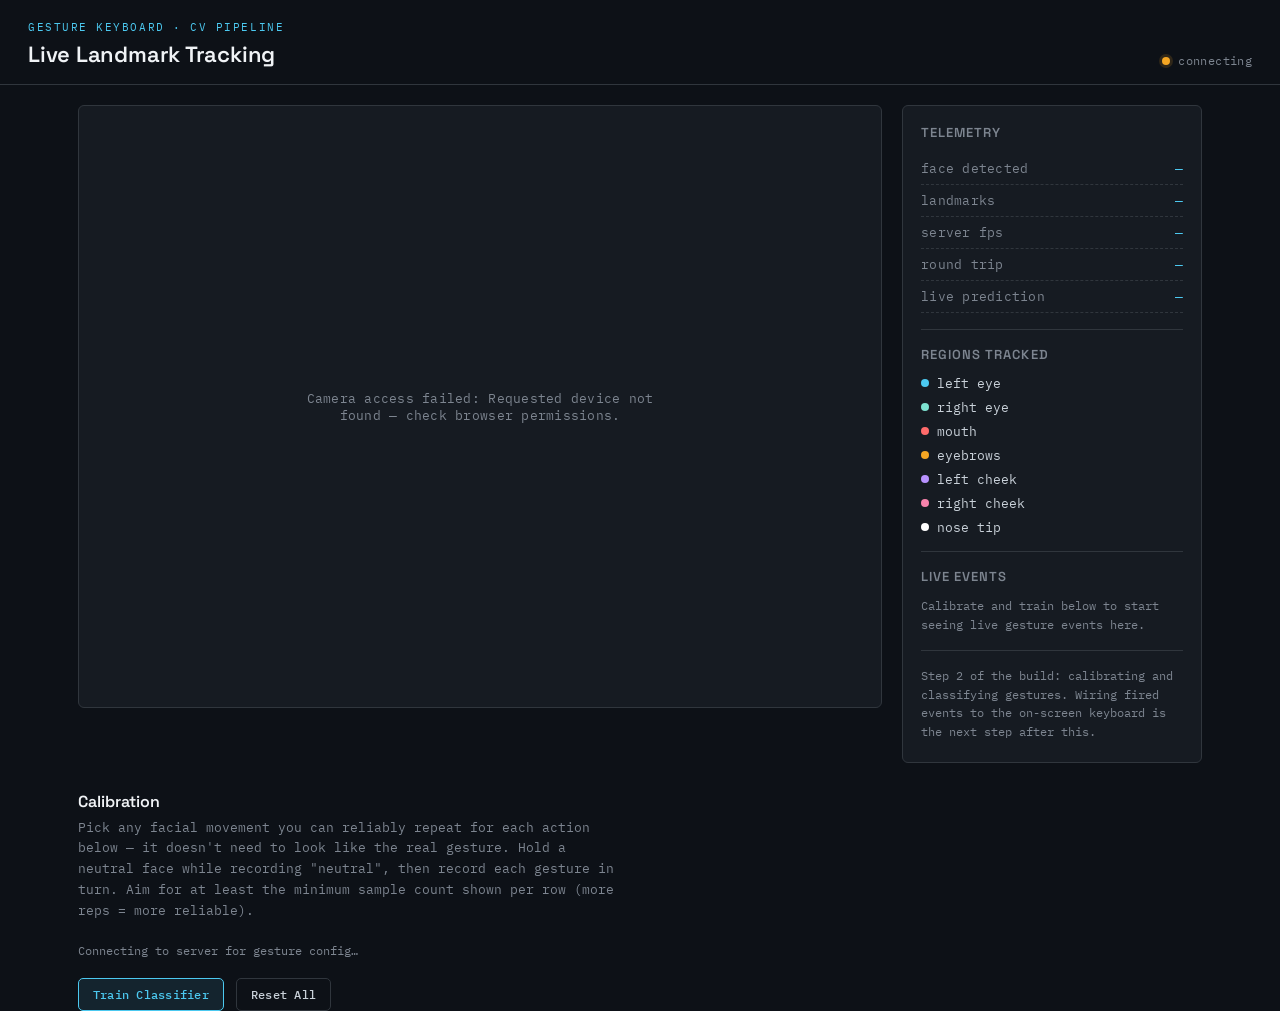
==== facial-gesture-keyboard/static/index.html @ 99834074 "gesture recognition 1.0 initial code for recognizing different gestures" ====
<!DOCTYPE html>
<html lang="en">
<head>
<meta charset="UTF-8" />
<meta name="viewport" content="width=device-width, initial-scale=1.0" />
<title>CV Pipeline · Facial Gesture Keyboard</title>
<link rel="preconnect" href="https://fonts.googleapis.com">
<link rel="preconnect" href="https://fonts.gstatic.com" crossorigin>
<link href="https://fonts.googleapis.com/css2?family=Space+Grotesk:wght@400;500;600;700&family=IBM+Plex+Mono:wght@400;500;600&display=swap" rel="stylesheet">
<link rel="stylesheet" href="style.css" />
</head>
<body>

<header class="topbar">
  <div class="topbar__title">
    <span class="eyebrow">GESTURE KEYBOARD &middot; CV PIPELINE</span>
    <h1>Live Landmark Tracking</h1>
  </div>
  <div class="conn" id="connIndicator">
    <span class="conn__dot" id="connDot"></span>
    <span id="connLabel">connecting</span>
  </div>
</header>

<main class="layout">

  <section class="stage">
    <div class="stage__frame" id="stageFrame">
      <video id="video" playsinline autoplay muted></video>
      <canvas id="overlay"></canvas>
      <div class="stage__hint" id="stageHint">requesting camera access&hellip;</div>
    </div>
  </section>

  <aside class="telemetry">
    <h2>Telemetry</h2>

    <div class="metric">
      <span class="metric__label">face detected</span>
      <span class="metric__value" id="mFace">&mdash;</span>
    </div>
    <div class="metric">
      <span class="metric__label">landmarks</span>
      <span class="metric__value" id="mPoints">&mdash;</span>
    </div>
    <div class="metric">
      <span class="metric__label">server fps</span>
      <span class="metric__value" id="mFps">&mdash;</span>
    </div>
    <div class="metric">
      <span class="metric__label">round trip</span>
      <span class="metric__value" id="mLatency">&mdash;</span>
    </div>
    <div class="metric">
      <span class="metric__label">live prediction</span>
      <span class="metric__value" id="mPrediction">&mdash;</span>
    </div>

    <div class="divider"></div>

    <h2>Regions tracked</h2>
    <ul class="regions" id="regionList">
      <li><span class="dot dot--left_eye"></span>left eye</li>
      <li><span class="dot dot--right_eye"></span>right eye</li>
      <li><span class="dot dot--mouth"></span>mouth</li>
      <li><span class="dot dot--eyebrows"></span>eyebrows</li>
      <li><span class="dot dot--left_cheek"></span>left cheek</li>
      <li><span class="dot dot--right_cheek"></span>right cheek</li>
      <li><span class="dot dot--nose_tip"></span>nose tip</li>
    </ul>

    <div class="divider"></div>

    <h2>Live Events</h2>
    <div class="event-log" id="eventLog">
      <p class="note" id="eventLogEmpty">Calibrate and train below to start seeing live gesture events here.</p>
    </div>

    <div class="divider"></div>

    <p class="note">
      Step 2 of the build: calibrating and classifying gestures. Wiring
      fired events to the on-screen keyboard is the next step after this.
    </p>
  </aside>

</main>

<section class="calibration">
  <div class="calibration__header">
    <h2>Calibration</h2>
    <p class="help">
      Pick any facial movement you can reliably repeat for each action below
      — it doesn't need to look like the real gesture. Hold a neutral face
      while recording "neutral", then record each gesture in turn. Aim for
      at least the minimum sample count shown per row (more reps = more
      reliable).
    </p>
  </div>

  <div class="cal-rows" id="calRows">
    <p class="note">Connecting to server for gesture config&hellip;</p>
  </div>

  <div class="cal-actions">
    <button class="btn btn--primary" id="trainBtn">Train Classifier</button>
    <button class="btn btn--ghost" id="resetAllBtn">Reset All</button>
    <span class="cal-status" id="trainStatus"></span>
  </div>
</section>

<script src="app.js"></script>
</body>
</html>
---- facial-gesture-keyboard/static/style.css ----
:root {
  --ink: #0D1117;
  --ink-raised: #161B22;
  --ink-raised-2: #1C2129;
  --fog: #C9D1D9;
  --fog-dim: #7D8590;
  --line: #30363D;
  --signal: #4CC9F0;
  --alert: #F5A623;

  --font-display: "Space Grotesk", system-ui, sans-serif;
  --font-mono: "IBM Plex Mono", ui-monospace, SFMono-Regular, Menlo, monospace;

  /* region palette - shared conceptually with app.js REGION_COLORS */
  --c-left_eye: #4CC9F0;
  --c-right_eye: #7DE2D1;
  --c-mouth: #FF6B6B;
  --c-eyebrows: #F5A623;
  --c-left_cheek: #B892FF;
  --c-right_cheek: #F783AC;
  --c-nose_tip: #FFFFFF;
}

* { box-sizing: border-box; }

html, body {
  margin: 0;
  height: 100%;
  background: var(--ink);
  color: var(--fog);
  font-family: var(--font-mono);
}

@media (prefers-reduced-motion: reduce) {
  * { animation: none !important; transition: none !important; }
}

/* ---------- topbar ---------- */

.topbar {
  display: flex;
  align-items: flex-end;
  justify-content: space-between;
  padding: 20px 28px 16px;
  border-bottom: 1px solid var(--line);
}

.eyebrow {
  display: block;
  font-family: var(--font-mono);
  font-size: 11px;
  letter-spacing: 0.14em;
  color: var(--signal);
  margin-bottom: 6px;
}

.topbar__title h1 {
  font-family: var(--font-display);
  font-weight: 600;
  font-size: 22px;
  margin: 0;
  color: #F0F3F6;
  letter-spacing: -0.01em;
}

.conn {
  display: flex;
  align-items: center;
  gap: 8px;
  font-size: 12px;
  color: var(--fog-dim);
  text-transform: lowercase;
  letter-spacing: 0.03em;
}

.conn__dot {
  width: 8px;
  height: 8px;
  border-radius: 50%;
  background: var(--alert);
  box-shadow: 0 0 0 3px rgba(245, 166, 35, 0.15);
  transition: background 0.25s, box-shadow 0.25s;
}

.conn.is-live .conn__dot {
  background: var(--signal);
  box-shadow: 0 0 0 3px rgba(76, 201, 240, 0.18);
}

/* ---------- layout ---------- */

.layout {
  display: grid;
  grid-template-columns: minmax(0, 1fr) 300px;
  gap: 20px;
  padding: 20px 28px 28px;
  max-width: 1180px;
  margin: 0 auto;
}

@media (max-width: 820px) {
  .layout { grid-template-columns: 1fr; }
}

/* ---------- stage (video + overlay) ---------- */

.stage__frame {
  position: relative;
  width: 100%;
  aspect-ratio: 4 / 3;
  background: var(--ink-raised);
  border: 1px solid var(--line);
  border-radius: 6px;
  overflow: hidden;
}

.stage__frame video {
  display: none; /* drawn into the canvas instead, so we control mirroring */
}

.stage__frame canvas#overlay {
  position: absolute;
  inset: 0;
  width: 100%;
  height: 100%;
}

.stage__hint {
  position: absolute;
  left: 50%;
  top: 50%;
  transform: translate(-50%, -50%);
  font-size: 13px;
  color: var(--fog-dim);
  letter-spacing: 0.02em;
  pointer-events: none;
  text-align: center;
  padding: 0 24px;
}

.stage__hint.is-hidden { display: none; }

/* ---------- telemetry ---------- */

.telemetry {
  background: var(--ink-raised);
  border: 1px solid var(--line);
  border-radius: 6px;
  padding: 18px 18px 20px;
  align-self: start;
}

.telemetry h2 {
  font-family: var(--font-display);
  font-size: 13px;
  font-weight: 600;
  text-transform: uppercase;
  letter-spacing: 0.08em;
  color: var(--fog-dim);
  margin: 0 0 12px;
}

.metric {
  display: flex;
  justify-content: space-between;
  align-items: baseline;
  padding: 7px 0;
  border-bottom: 1px dashed var(--line);
  font-size: 13px;
}

.metric:last-of-type { border-bottom: none; }

.metric__label {
  color: var(--fog-dim);
  letter-spacing: 0.02em;
}

.metric__value {
  color: var(--signal);
  font-weight: 500;
  font-variant-numeric: tabular-nums;
}

.metric__value.is-idle { color: var(--fog-dim); }
.metric__value.is-alert { color: var(--alert); }

.divider {
  height: 1px;
  background: var(--line);
  margin: 16px 0;
}

.regions {
  list-style: none;
  margin: 0;
  padding: 0;
  display: grid;
  gap: 8px;
  font-size: 12.5px;
}

.regions li {
  display: flex;
  align-items: center;
  gap: 8px;
  color: var(--fog);
}

.dot {
  width: 8px;
  height: 8px;
  border-radius: 50%;
  flex-shrink: 0;
}

.dot--left_eye { background: var(--c-left_eye); }
.dot--right_eye { background: var(--c-right_eye); }
.dot--mouth { background: var(--c-mouth); }
.dot--eyebrows { background: var(--c-eyebrows); }
.dot--left_cheek { background: var(--c-left_cheek); }
.dot--right_cheek { background: var(--c-right_cheek); }
.dot--nose_tip { background: var(--c-nose_tip); }

.note {
  font-size: 12px;
  line-height: 1.55;
  color: var(--fog-dim);
  margin: 0;
}

/* ---------- live event log ---------- */

.event-log {
  display: flex;
  flex-direction: column;
  gap: 6px;
  max-height: 220px;
  overflow-y: auto;
}

.event-row {
  display: flex;
  justify-content: space-between;
  align-items: center;
  background: var(--ink-raised-2);
  border: 1px solid var(--line);
  border-left: 3px solid var(--signal);
  border-radius: 4px;
  padding: 6px 10px;
  font-size: 12px;
  animation: event-in 0.2s ease-out;
}

.event-row__label {
  color: #F0F3F6;
  font-weight: 500;
  text-transform: uppercase;
  letter-spacing: 0.04em;
}

.event-row__meta {
  color: var(--fog-dim);
  font-variant-numeric: tabular-nums;
}

@keyframes event-in {
  from { opacity: 0; transform: translateY(-4px); }
  to { opacity: 1; transform: translateY(0); }
}

/* ---------- calibration section ---------- */

.calibration {
  max-width: 1180px;
  margin: 0 auto 40px;
  padding: 0 28px;
}

.calibration__header h2 {
  font-family: var(--font-display);
  font-size: 16px;
  font-weight: 600;
  color: #F0F3F6;
  margin: 0 0 6px;
}

.calibration__header .help {
  font-size: 13px;
  line-height: 1.6;
  color: var(--fog-dim);
  max-width: 68ch;
  margin: 0 0 20px;
}

.cal-rows {
  display: flex;
  flex-direction: column;
  gap: 10px;
}

.cal-row {
  display: grid;
  grid-template-columns: 100px 1fr 90px auto auto;
  align-items: center;
  gap: 14px;
  background: var(--ink-raised);
  border: 1px solid var(--line);
  border-radius: 6px;
  padding: 12px 14px;
  transition: border-color 0.2s;
}

.cal-row.is-recording {
  border-color: var(--alert);
}

.cal-row.is-ready {
  border-color: var(--signal);
}

@media (max-width: 720px) {
  .cal-row {
    grid-template-columns: 1fr 1fr;
    grid-template-areas:
      "name count"
      "bar bar"
      "record clear";
  }
  .cal-row__name { grid-area: name; }
  .cal-row__count { grid-area: count; text-align: right; }
  .cal-row__bar { grid-area: bar; }
  .cal-row__record { grid-area: record; }
  .cal-row__clear { grid-area: clear; }
}

.cal-row__name {
  font-family: var(--font-display);
  font-weight: 600;
  font-size: 13px;
  text-transform: uppercase;
  letter-spacing: 0.05em;
  color: #F0F3F6;
}

.cal-row__bar {
  height: 6px;
  background: var(--ink);
  border-radius: 3px;
  overflow: hidden;
  border: 1px solid var(--line);
}

.cal-row__fill {
  height: 100%;
  width: 0%;
  background: var(--signal);
  transition: width 0.15s ease-out;
}

.cal-row.is-recording .cal-row__fill {
  background: var(--alert);
}

.cal-row__count {
  font-size: 12px;
  color: var(--fog-dim);
  font-variant-numeric: tabular-nums;
  text-align: right;
}

/* ---------- buttons ---------- */

.btn {
  font-family: var(--font-mono);
  font-size: 12px;
  font-weight: 500;
  letter-spacing: 0.02em;
  border-radius: 5px;
  padding: 8px 14px;
  border: 1px solid var(--line);
  background: var(--ink-raised-2);
  color: var(--fog);
  cursor: pointer;
  transition: border-color 0.15s, color 0.15s, background 0.15s;
  white-space: nowrap;
}

.btn:hover { border-color: var(--signal); color: #F0F3F6; }
.btn:active { transform: translateY(1px); }
.btn:disabled { opacity: 0.4; cursor: not-allowed; }

.btn--primary {
  background: rgba(76, 201, 240, 0.1);
  border-color: var(--signal);
  color: var(--signal);
}
.btn--primary:hover { background: rgba(76, 201, 240, 0.18); }

.btn--ghost { background: transparent; }

.cal-row__record.is-active {
  background: rgba(245, 166, 35, 0.15);
  border-color: var(--alert);
  color: var(--alert);
}

.cal-actions {
  display: flex;
  align-items: center;
  gap: 12px;
  margin-top: 18px;
}

.cal-status {
  font-size: 12px;
  color: var(--fog-dim);
}

.cal-status.is-ok { color: var(--signal); }
.cal-status.is-error { color: var(--alert); }
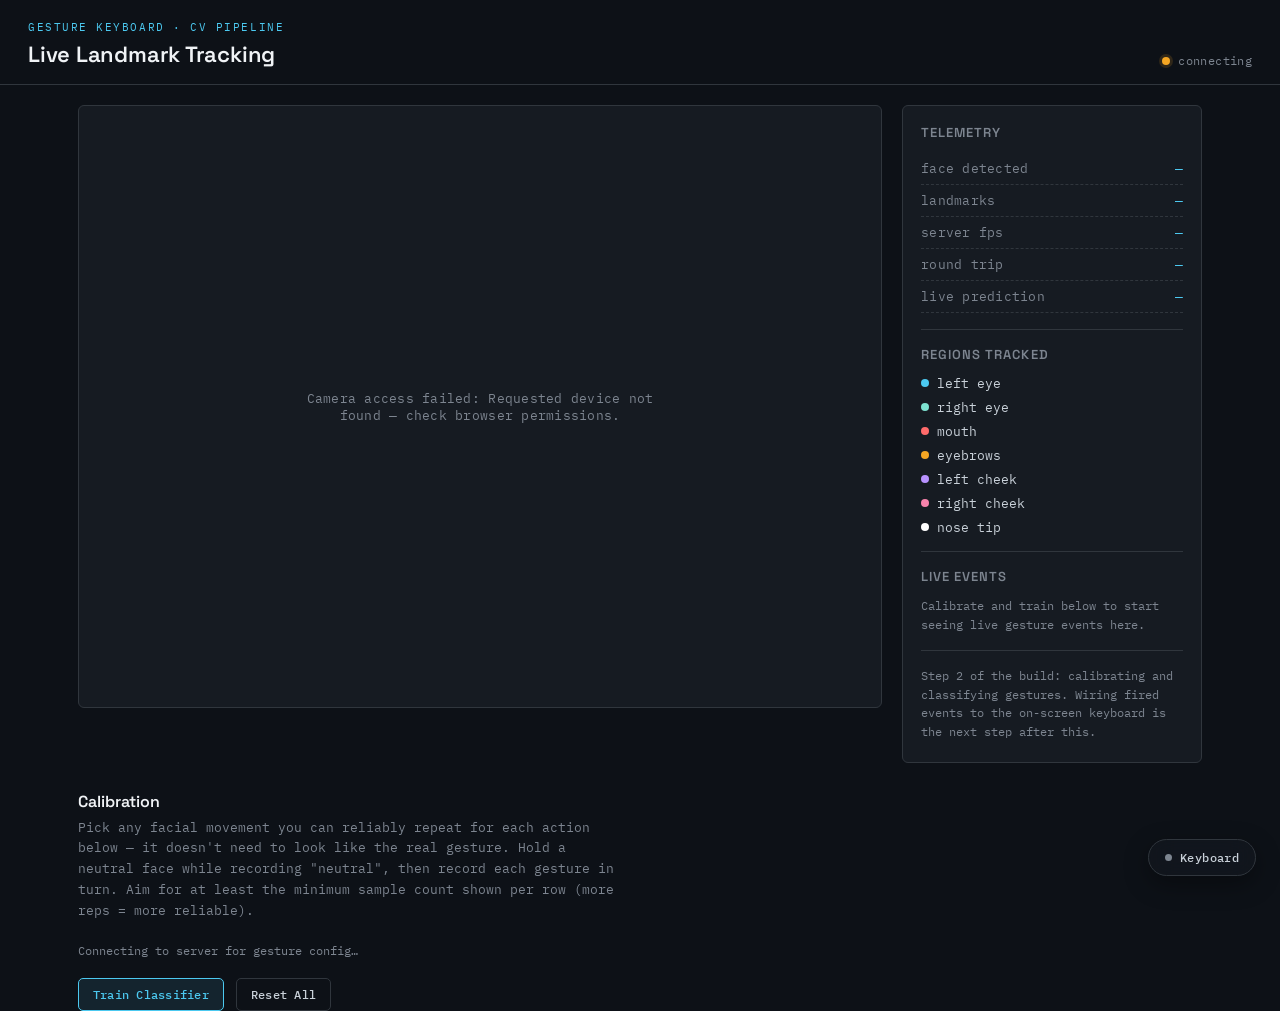
==== commit 7ac6fd7b: "gesture recognition 1.1 Combined, a gesture firing goes from ~400ms to ~150ms, and re-arming after n" ====
--- a/facial-gesture-keyboard/static/index.html
+++ b/facial-gesture-keyboard/static/index.html
@@ -109,6 +109,21 @@
   </div>
 </section>
 
+<button class="kb-toggle" id="kbToggle" title="Toggle on-screen keyboard (K)">
+  <span class="kb-toggle__dot"></span>
+  Keyboard
+</button>
+
+<section class="kb-panel" id="kbPanel" hidden>
+  <header class="kb-panel__header">
+    <span class="kb-panel__title">On-Screen Keyboard</span>
+    <button class="kb-panel__close" id="kbClose" title="Hide keyboard">&times;</button>
+  </header>
+  <div class="kb-output" id="kbOutput"><span class="kb-output__caret"></span></div>
+  <div class="kb-grid" id="kbGrid"></div>
+  <p class="kb-hint">up/down/left/right move &middot; confirm clicks the highlighted key &middot; backspace deletes &middot; keys are also clickable directly</p>
+</section>
+
 <script src="app.js"></script>
 </body>
 </html>
--- a/facial-gesture-keyboard/static/style.css
+++ b/facial-gesture-keyboard/static/style.css
@@ -419,3 +419,179 @@
 
 .cal-status.is-ok { color: var(--signal); }
 .cal-status.is-error { color: var(--alert); }
+
+/* ---------- on-screen keyboard ---------- */
+
+.kb-toggle {
+  position: fixed;
+  right: 24px;
+  bottom: 24px;
+  z-index: 20;
+  display: flex;
+  align-items: center;
+  gap: 8px;
+  font-family: var(--font-mono);
+  font-size: 12px;
+  font-weight: 500;
+  letter-spacing: 0.03em;
+  color: var(--fog);
+  background: rgba(22, 27, 34, 0.55);
+  backdrop-filter: blur(14px) saturate(140%);
+  -webkit-backdrop-filter: blur(14px) saturate(140%);
+  border: 1px solid var(--line);
+  border-radius: 999px;
+  padding: 10px 16px;
+  cursor: pointer;
+  box-shadow: 0 8px 24px rgba(0, 0, 0, 0.35);
+  transition: border-color 0.15s, color 0.15s;
+}
+
+.kb-toggle:hover { border-color: var(--signal); color: #F0F3F6; }
+
+.kb-toggle__dot {
+  width: 7px;
+  height: 7px;
+  border-radius: 50%;
+  background: var(--fog-dim);
+  transition: background 0.2s, box-shadow 0.2s;
+}
+
+.kb-toggle.is-on .kb-toggle__dot {
+  background: var(--signal);
+  box-shadow: 0 0 0 3px rgba(76, 201, 240, 0.18);
+}
+
+.kb-panel {
+  position: fixed;
+  right: 24px;
+  bottom: 74px;
+  z-index: 20;
+  width: 300px;
+  background: rgba(22, 27, 34, 0.55);
+  backdrop-filter: blur(20px) saturate(140%);
+  -webkit-backdrop-filter: blur(20px) saturate(140%);
+  border: 1px solid rgba(255, 255, 255, 0.08);
+  border-radius: 14px;
+  padding: 14px;
+  box-shadow: 0 16px 48px rgba(0, 0, 0, 0.45);
+  animation: kb-in 0.15s ease-out;
+}
+
+.kb-panel[hidden] { display: none; }
+
+@keyframes kb-in {
+  from { opacity: 0; transform: translateY(6px); }
+  to { opacity: 1; transform: translateY(0); }
+}
+
+.kb-panel__header {
+  display: flex;
+  align-items: center;
+  justify-content: space-between;
+  margin-bottom: 10px;
+}
+
+.kb-panel__title {
+  font-family: var(--font-display);
+  font-size: 12px;
+  font-weight: 600;
+  text-transform: uppercase;
+  letter-spacing: 0.07em;
+  color: var(--fog-dim);
+}
+
+.kb-panel__close {
+  background: none;
+  border: none;
+  color: var(--fog-dim);
+  font-size: 16px;
+  line-height: 1;
+  cursor: pointer;
+  padding: 2px 4px;
+}
+
+.kb-panel__close:hover { color: #F0F3F6; }
+
+.kb-output {
+  background: rgba(0, 0, 0, 0.25);
+  border: 1px solid var(--line);
+  border-radius: 6px;
+  padding: 8px 10px;
+  margin-bottom: 10px;
+  min-height: 16px;
+  font-size: 13px;
+  color: #F0F3F6;
+  letter-spacing: 0.02em;
+  white-space: nowrap;
+  overflow-x: auto;
+  scrollbar-width: none;
+}
+
+.kb-output::-webkit-scrollbar { display: none; }
+
+.kb-output__caret {
+  display: inline-block;
+  width: 6px;
+  height: 13px;
+  margin-left: 1px;
+  background: var(--signal);
+  vertical-align: text-bottom;
+  animation: kb-caret 1s step-end infinite;
+}
+
+@keyframes kb-caret {
+  0%, 49% { opacity: 1; }
+  50%, 100% { opacity: 0; }
+}
+
+.kb-grid {
+  display: grid;
+  grid-template-columns: repeat(8, 1fr);
+  gap: 4px;
+}
+
+.kb-key {
+  aspect-ratio: 1;
+  display: flex;
+  align-items: center;
+  justify-content: center;
+  background: rgba(255, 255, 255, 0.04);
+  border: 1px solid var(--line);
+  border-radius: 5px;
+  font-family: var(--font-mono);
+  font-size: 12px;
+  color: var(--fog);
+  cursor: pointer;
+  transition: background 0.1s, border-color 0.1s, color 0.1s;
+}
+
+.kb-key:hover {
+  border-color: var(--signal);
+  color: #F0F3F6;
+}
+
+.kb-key.is-cursor {
+  background: rgba(76, 201, 240, 0.16);
+  border-color: var(--signal);
+  color: #F0F3F6;
+  box-shadow: 0 0 0 3px rgba(76, 201, 240, 0.12);
+}
+
+.kb-key.is-confirmed {
+  background: var(--signal);
+  border-color: var(--signal);
+  color: var(--ink);
+}
+
+.kb-hint {
+  margin: 10px 0 0;
+  font-size: 10.5px;
+  line-height: 1.5;
+  color: var(--fog-dim);
+  text-align: center;
+}
+
+@media (max-width: 480px) {
+  .kb-toggle { right: 16px; bottom: 16px; }
+  .kb-panel { right: 16px; left: 16px; width: auto; bottom: 66px; }
+}
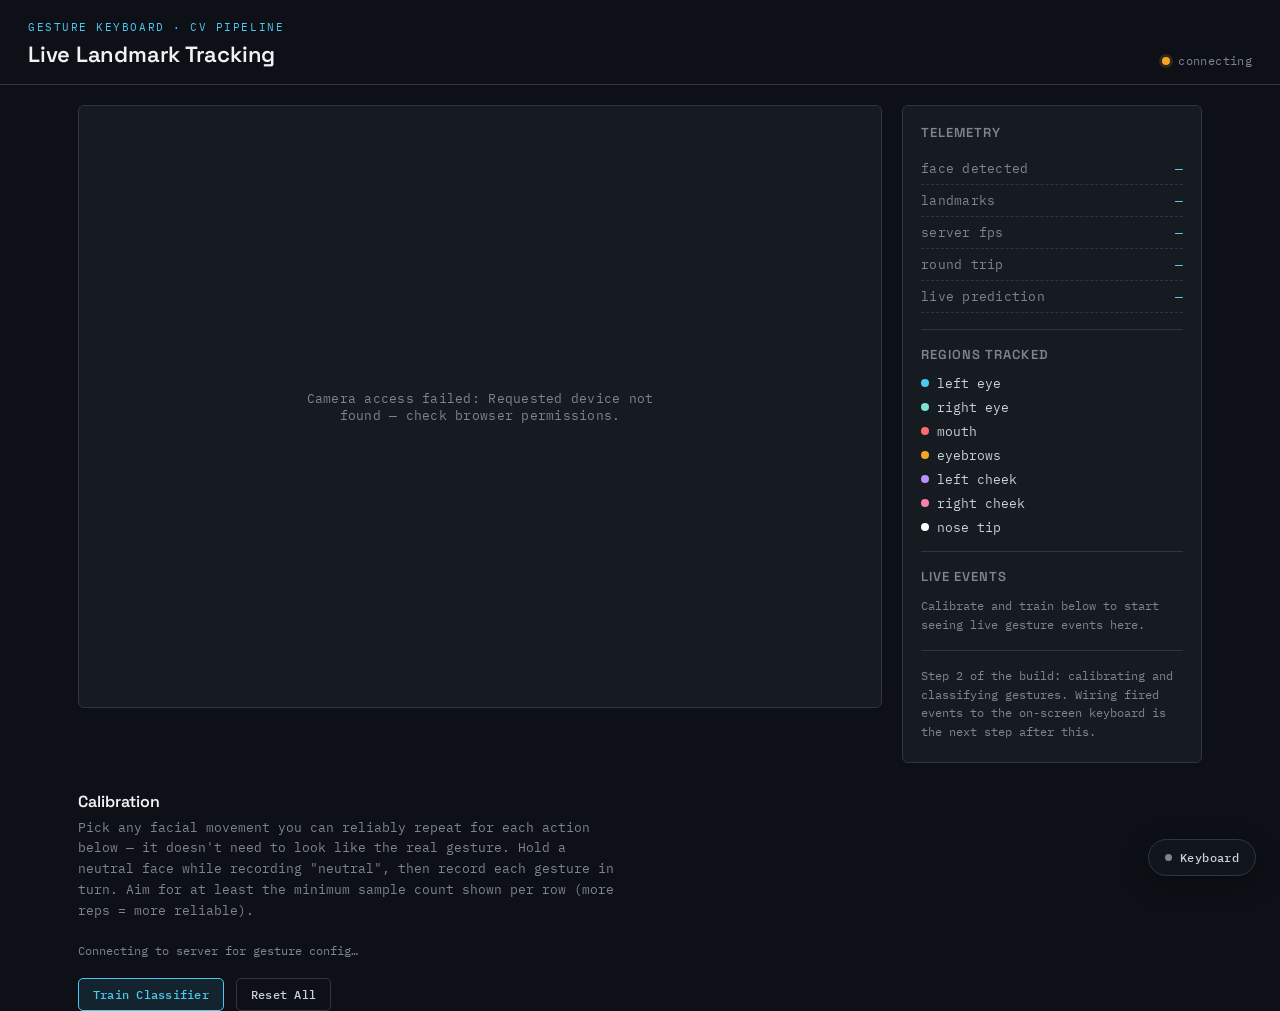
==== commit 7ea0acdd: "Added functionality bug fixes and created .exe file for different machines Right now we have both a " ====
--- a/facial-gesture-keyboard/static/index.html
+++ b/facial-gesture-keyboard/static/index.html
@@ -119,7 +119,8 @@
     <span class="kb-panel__title">On-Screen Keyboard</span>
     <button class="kb-panel__close" id="kbClose" title="Hide keyboard">&times;</button>
   </header>
-  <div class="kb-output" id="kbOutput"><span class="kb-output__caret"></span></div>
+  <textarea class="kb-output" id="kbOutput" readonly rows="2"
+    placeholder="Typed text appears here…"></textarea>
   <div class="kb-grid" id="kbGrid"></div>
   <p class="kb-hint">up/down/left/right move &middot; confirm clicks the highlighted key &middot; backspace deletes &middot; keys are also clickable directly</p>
 </section>
--- a/facial-gesture-keyboard/static/style.css
+++ b/facial-gesture-keyboard/static/style.css
@@ -513,35 +513,29 @@
 .kb-panel__close:hover { color: #F0F3F6; }
 
 .kb-output {
+  display: block;
+  width: 100%;
   background: rgba(0, 0, 0, 0.25);
   border: 1px solid var(--line);
   border-radius: 6px;
   padding: 8px 10px;
   margin-bottom: 10px;
-  min-height: 16px;
+  font-family: var(--font-mono);
   font-size: 13px;
   color: #F0F3F6;
   letter-spacing: 0.02em;
-  white-space: nowrap;
-  overflow-x: auto;
-  scrollbar-width: none;
-}
-
-.kb-output::-webkit-scrollbar { display: none; }
-
-.kb-output__caret {
-  display: inline-block;
-  width: 6px;
-  height: 13px;
-  margin-left: 1px;
-  background: var(--signal);
-  vertical-align: text-bottom;
-  animation: kb-caret 1s step-end infinite;
-}
-
-@keyframes kb-caret {
-  0%, 49% { opacity: 1; }
-  50%, 100% { opacity: 0; }
+  resize: none;
+  overflow-y: auto;
+  caret-color: transparent;
+}
+
+.kb-output:focus {
+  outline: none;
+  border-color: var(--signal);
+}
+
+.kb-output::placeholder {
+  color: var(--fog-dim);
 }
 
 .kb-grid {
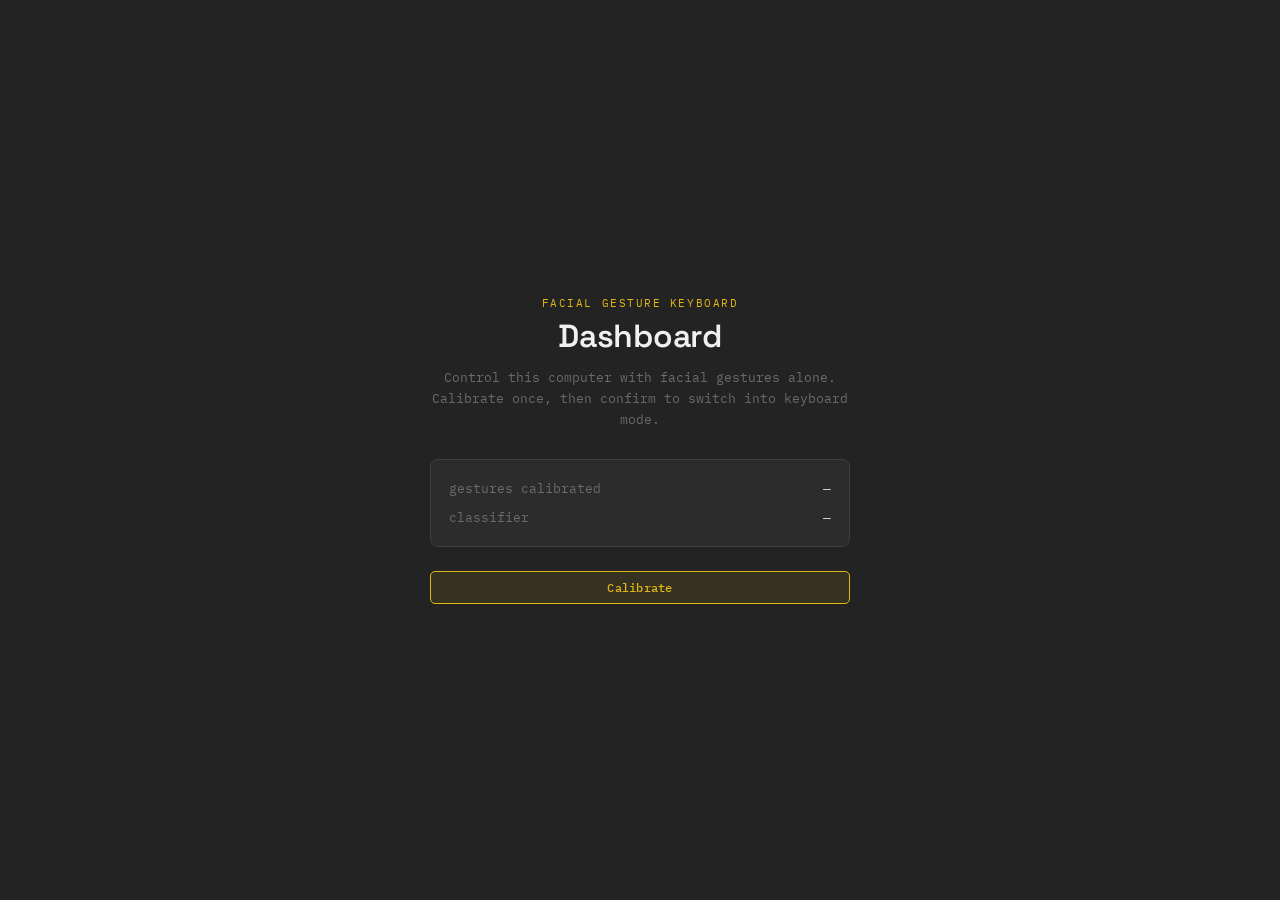
==== commit 48a015f9: "Add keyboard/eye modes and native window UI Introduce three app modes (setup/keyboard/eye) and nativ" ====
--- a/facial-gesture-keyboard/static/index.html
+++ b/facial-gesture-keyboard/static/index.html
@@ -10,6 +10,34 @@
 <link rel="stylesheet" href="style.css" />
 </head>
 <body>
+
+<section class="dashboard" id="dashboardView">
+  <div class="dashboard__card">
+    <span class="eyebrow">FACIAL GESTURE KEYBOARD</span>
+    <h1>Dashboard</h1>
+    <p class="dashboard__desc">
+      Control this computer with facial gestures alone. Calibrate once,
+      then confirm to switch into keyboard mode.
+    </p>
+
+    <div class="dashboard__status">
+      <div class="dashboard__status-row">
+        <span>gestures calibrated</span>
+        <span id="dashCalibratedCount">&mdash;</span>
+      </div>
+      <div class="dashboard__status-row">
+        <span>classifier</span>
+        <span id="dashTrainedStatus">&mdash;</span>
+      </div>
+    </div>
+
+    <button class="btn btn--primary dashboard__cta" id="goToCalibrationBtn">
+      Calibrate
+    </button>
+  </div>
+</section>
+
+<div id="calibrationView" hidden>
 
 <header class="topbar">
   <div class="topbar__title">
@@ -76,12 +104,6 @@
       <p class="note" id="eventLogEmpty">Calibrate and train below to start seeing live gesture events here.</p>
     </div>
 
-    <div class="divider"></div>
-
-    <p class="note">
-      Step 2 of the build: calibrating and classifying gestures. Wiring
-      fired events to the on-screen keyboard is the next step after this.
-    </p>
   </aside>
 
 </main>
@@ -109,21 +131,11 @@
   </div>
 </section>
 
-<button class="kb-toggle" id="kbToggle" title="Toggle on-screen keyboard (K)">
-  <span class="kb-toggle__dot"></span>
-  Keyboard
+<button class="confirm-setup" id="confirmSetupBtn" title="Confirm calibration and switch to keyboard mode">
+  Confirm
 </button>
 
-<section class="kb-panel" id="kbPanel" hidden>
-  <header class="kb-panel__header">
-    <span class="kb-panel__title">On-Screen Keyboard</span>
-    <button class="kb-panel__close" id="kbClose" title="Hide keyboard">&times;</button>
-  </header>
-  <textarea class="kb-output" id="kbOutput" readonly rows="2"
-    placeholder="Typed text appears here…"></textarea>
-  <div class="kb-grid" id="kbGrid"></div>
-  <p class="kb-hint">up/down/left/right move &middot; confirm clicks the highlighted key &middot; backspace deletes &middot; keys are also clickable directly</p>
-</section>
+</div>
 
 <script src="app.js"></script>
 </body>
--- a/facial-gesture-keyboard/static/style.css
+++ b/facial-gesture-keyboard/static/style.css
@@ -1,17 +1,28 @@
 :root {
-  --ink: #0D1117;
-  --ink-raised: #161B22;
-  --ink-raised-2: #1C2129;
-  --fog: #C9D1D9;
-  --fog-dim: #7D8590;
-  --line: #30363D;
-  --signal: #4CC9F0;
-  --alert: #F5A623;
+  /* Minimal black/grey palette (monkeytype.com-style: flat, muted,
+     one warm accent used sparingly) rather than the earlier blue
+     "diagnostic HUD" look - deliberately no neon glows. */
+  --ink: #232323;
+  --ink-raised: #2c2c2c;
+  --ink-raised-2: #343434;
+  --fog: #d1d0c5;
+  --fog-dim: #6b6b6b;
+  --line: #3f3f3f;
+  --signal: #e2b714;
+  --signal-rgb: 226, 183, 20;
+  --alert: #ca4754;
+
+  /* the on-screen keyboard reuses the same accent now - was a separate
+     yellow before this became the whole app's theme */
+  --kb-accent: var(--signal);
+  --kb-accent-ink: #2a2110;
 
   --font-display: "Space Grotesk", system-ui, sans-serif;
   --font-mono: "IBM Plex Mono", ui-monospace, SFMono-Regular, Menlo, monospace;
 
-  /* region palette - shared conceptually with app.js REGION_COLORS */
+  /* region palette (face landmark overlay dots) - kept distinct from
+     the theme since these need to stay visually distinguishable from
+     each other, not match the app's accent */
   --c-left_eye: #4CC9F0;
   --c-right_eye: #7DE2D1;
   --c-mouth: #FF6B6B;
@@ -35,6 +46,70 @@
   * { animation: none !important; transition: none !important; }
 }
 
+/* ---------- dashboard (landing view) ---------- */
+
+.dashboard {
+  min-height: 100vh;
+  display: flex;
+  align-items: center;
+  justify-content: center;
+  padding: 24px;
+}
+
+.dashboard__card {
+  width: 100%;
+  max-width: 420px;
+  text-align: center;
+}
+
+.dashboard__card h1 {
+  font-family: var(--font-display);
+  font-weight: 600;
+  font-size: 32px;
+  margin: 4px 0 12px;
+  color: #F0F0EE;
+  letter-spacing: -0.01em;
+}
+
+.dashboard__desc {
+  font-size: 13px;
+  line-height: 1.6;
+  color: var(--fog-dim);
+  margin: 0 0 28px;
+}
+
+.dashboard__status {
+  background: var(--ink-raised);
+  border: 1px solid var(--line);
+  border-radius: 8px;
+  padding: 14px 18px;
+  margin-bottom: 24px;
+  text-align: left;
+}
+
+.dashboard__status-row {
+  display: flex;
+  justify-content: space-between;
+  font-size: 13px;
+  padding: 6px 0;
+  color: var(--fog-dim);
+}
+
+.dashboard__status-row span:last-child {
+  color: var(--fog);
+  font-variant-numeric: tabular-nums;
+}
+
+.dashboard__status-row span:last-child.is-ok {
+  color: var(--signal);
+}
+
+.dashboard__cta {
+  width: 100%;
+  padding: 14px 0;
+  font-size: 14px;
+}
+
 /* ---------- topbar ---------- */
 
 .topbar {
@@ -78,13 +153,13 @@
   height: 8px;
   border-radius: 50%;
   background: var(--alert);
-  box-shadow: 0 0 0 3px rgba(245, 166, 35, 0.15);
+  box-shadow: 0 0 0 3px rgba(202, 71, 84, 0.15);
   transition: background 0.25s, box-shadow 0.25s;
 }
 
 .conn.is-live .conn__dot {
   background: var(--signal);
-  box-shadow: 0 0 0 3px rgba(76, 201, 240, 0.18);
+  box-shadow: 0 0 0 3px rgba(var(--signal-rgb), 0.18);
 }
 
 /* ---------- layout ---------- */
@@ -391,11 +466,11 @@
 .btn:disabled { opacity: 0.4; cursor: not-allowed; }
 
 .btn--primary {
-  background: rgba(76, 201, 240, 0.1);
+  background: rgba(var(--signal-rgb), 0.1);
   border-color: var(--signal);
   color: var(--signal);
 }
-.btn--primary:hover { background: rgba(76, 201, 240, 0.18); }
+.btn--primary:hover { background: rgba(var(--signal-rgb), 0.18); }
 
 .btn--ghost { background: transparent; }
 
@@ -420,101 +495,71 @@
 .cal-status.is-ok { color: var(--signal); }
 .cal-status.is-error { color: var(--alert); }
 
+/* ---------- confirm / minimize button (launch page) ---------- */
+
+.confirm-setup {
+  position: fixed;
+  right: 28px;
+  bottom: 28px;
+  z-index: 20;
+  font-family: var(--font-display);
+  font-size: 14px;
+  font-weight: 600;
+  letter-spacing: 0.02em;
+  color: var(--ink);
+  background: var(--signal);
+  border: none;
+  border-radius: 10px;
+  padding: 14px 28px;
+  cursor: pointer;
+  box-shadow: 0 8px 24px rgba(var(--signal-rgb), 0.35);
+  transition: transform 0.1s, box-shadow 0.15s;
+}
+
+.confirm-setup:hover { box-shadow: 0 10px 28px rgba(var(--signal-rgb), 0.5); }
+.confirm-setup:active { transform: translateY(1px); }
+
 /* ---------- on-screen keyboard ---------- */
-
-.kb-toggle {
-  position: fixed;
-  right: 24px;
-  bottom: 24px;
-  z-index: 20;
-  display: flex;
-  align-items: center;
-  gap: 8px;
-  font-family: var(--font-mono);
-  font-size: 12px;
-  font-weight: 500;
-  letter-spacing: 0.03em;
-  color: var(--fog);
-  background: rgba(22, 27, 34, 0.55);
-  backdrop-filter: blur(14px) saturate(140%);
-  -webkit-backdrop-filter: blur(14px) saturate(140%);
-  border: 1px solid var(--line);
-  border-radius: 999px;
-  padding: 10px 16px;
-  cursor: pointer;
-  box-shadow: 0 8px 24px rgba(0, 0, 0, 0.35);
-  transition: border-color 0.15s, color 0.15s;
-}
-
-.kb-toggle:hover { border-color: var(--signal); color: #F0F3F6; }
-
-.kb-toggle__dot {
-  width: 7px;
-  height: 7px;
-  border-radius: 50%;
-  background: var(--fog-dim);
-  transition: background 0.2s, box-shadow 0.2s;
-}
-
-.kb-toggle.is-on .kb-toggle__dot {
-  background: var(--signal);
-  box-shadow: 0 0 0 3px rgba(76, 201, 240, 0.18);
-}
-
-.kb-panel {
-  position: fixed;
-  right: 24px;
-  bottom: 74px;
-  z-index: 20;
-  width: 300px;
-  background: rgba(22, 27, 34, 0.55);
-  backdrop-filter: blur(20px) saturate(140%);
-  -webkit-backdrop-filter: blur(20px) saturate(140%);
-  border: 1px solid rgba(255, 255, 255, 0.08);
-  border-radius: 14px;
+/*
+ * In the packaged desktop app, keyboard.html *is* a whole separate,
+ * frameless, translucent, always-on-top window (see desktop_app.py) -
+ * .kb-panel--window makes the panel fill that window edge-to-edge
+ * instead of floating inside a bigger page.
+ */
+
+.kb-panel--window {
+  width: 100%;
+  height: 100vh;
+  box-sizing: border-box;
+  display: flex;
+  flex-direction: column;
+  background: rgba(35, 35, 35, 0.68);
+  backdrop-filter: blur(20px) saturate(120%);
+  -webkit-backdrop-filter: blur(20px) saturate(120%);
   padding: 14px;
-  box-shadow: 0 16px 48px rgba(0, 0, 0, 0.45);
-  animation: kb-in 0.15s ease-out;
-}
-
-.kb-panel[hidden] { display: none; }
-
-@keyframes kb-in {
-  from { opacity: 0; transform: translateY(6px); }
-  to { opacity: 1; transform: translateY(0); }
-}
-
-.kb-panel__header {
-  display: flex;
-  align-items: center;
-  justify-content: space-between;
-  margin-bottom: 10px;
-}
-
-.kb-panel__title {
-  font-family: var(--font-display);
-  font-size: 12px;
-  font-weight: 600;
-  text-transform: uppercase;
-  letter-spacing: 0.07em;
-  color: var(--fog-dim);
-}
-
-.kb-panel__close {
-  background: none;
-  border: none;
-  color: var(--fog-dim);
-  font-size: 16px;
-  line-height: 1;
-  cursor: pointer;
-  padding: 2px 4px;
-}
-
-.kb-panel__close:hover { color: #F0F3F6; }
+  /* Low-opacity and slightly shrunk at rest so it stays out of the way
+     visually; hovering "brings it forward" (full opacity, full size)
+     rather than resizing the actual OS window, which would be jarring. */
+  opacity: 0.5;
+  transform: scale(0.94);
+  transform-origin: center;
+  transition: opacity 0.16s ease, transform 0.16s ease;
+}
+
+.kb-panel--window:hover {
+  opacity: 0.98;
+  transform: scale(1);
+}
+
+.kb-window-body,
+.toggle-window-body {
+  background: transparent;
+}
 
 .kb-output {
   display: block;
   width: 100%;
+  flex-shrink: 0;
   background: rgba(0, 0, 0, 0.25);
   border: 1px solid var(--line);
   border-radius: 6px;
@@ -540,12 +585,14 @@
 
 .kb-grid {
   display: grid;
-  grid-template-columns: repeat(8, 1fr);
+  grid-template-columns: repeat(11, 1fr);
+  grid-template-rows: repeat(7, 1fr);
   gap: 4px;
+  flex: 1;
+  min-height: 0; /* let the grid shrink to fit instead of overflowing the flex column */
 }
 
 .kb-key {
-  aspect-ratio: 1;
   display: flex;
   align-items: center;
   justify-content: center;
@@ -553,10 +600,13 @@
   border: 1px solid var(--line);
   border-radius: 5px;
   font-family: var(--font-mono);
-  font-size: 12px;
+  font-size: 13px;
+  text-transform: none;
   color: var(--fog);
   cursor: pointer;
   transition: background 0.1s, border-color 0.1s, color 0.1s;
+  overflow: hidden;
+  white-space: nowrap;
 }
 
 .kb-key:hover {
@@ -564,25 +614,128 @@
   color: #F0F3F6;
 }
 
+/* navigation cursor - "you are here" */
 .kb-key.is-cursor {
-  background: rgba(76, 201, 240, 0.16);
+  background: rgba(var(--signal-rgb), 0.16);
   border-color: var(--signal);
   color: #F0F3F6;
-  box-shadow: 0 0 0 3px rgba(76, 201, 240, 0.12);
-}
-
+  box-shadow: 0 0 0 3px rgba(var(--signal-rgb), 0.12);
+}
+
+/* confirm feedback - a second, distinct flash on top of the cursor
+   highlight so a confirmed press is unmistakably different from just
+   being navigated-to */
 .kb-key.is-confirmed {
   background: var(--signal);
   border-color: var(--signal);
   color: var(--ink);
 }
 
-.kb-hint {
-  margin: 10px 0 0;
-  font-size: 10.5px;
-  line-height: 1.5;
-  color: var(--fog-dim);
-  text-align: center;
+/* function keys (esc/tab/caps/enter/backspace/toggle/on-off) - the
+   reference design's yellow accent, distinct from plain character keys */
+.kb-key--function {
+  background: rgba(240, 194, 68, 0.14);
+  border-color: rgba(240, 194, 68, 0.4);
+  color: var(--kb-accent);
+  font-size: 11px;
+  letter-spacing: 0.02em;
+}
+
+.kb-key--function:hover {
+  border-color: var(--kb-accent);
+  color: #FFE9AE;
+}
+
+.kb-key--function.is-cursor {
+  background: rgba(240, 194, 68, 0.28);
+  border-color: var(--kb-accent);
+  color: #FFE9AE;
+  box-shadow: 0 0 0 3px rgba(240, 194, 68, 0.18);
+}
+
+.kb-key--function.is-confirmed {
+  background: var(--kb-accent);
+  border-color: var(--kb-accent);
+  color: var(--kb-accent-ink);
+}
+
+/* caps latches "on" rather than just flashing - show that persistent
+   state distinctly from a one-shot confirm flash */
+.kb-key--function.is-active {
+  background: var(--kb-accent);
+  border-color: var(--kb-accent);
+  color: var(--kb-accent-ink);
+}
+
+/* predictive-text suggestion cells (top row) - real suggestions, so
+   these need to read clearly at a glance (not blend in like the
+   deliberately-blank bottom-row keys do) */
+.kb-key--suggestion {
+  background: linear-gradient(180deg, rgba(255, 255, 255, 0.14), rgba(255, 255, 255, 0.04));
+  border-color: var(--line);
+  color: #F0F3F6;
+  font-size: 15px;
+  font-weight: 500;
+  letter-spacing: 0.01em;
+  text-overflow: ellipsis;
+}
+
+.kb-key--suggestion:empty {
+  /* nothing matched the current prefix - fall back to the same
+     understated look as the intentionally-blank keys, so an empty
+     slot doesn't look like a rendering glitch */
+  background: rgba(255, 255, 255, 0.02);
+}
+
+.kb-key--suggestion.is-cursor {
+  border-color: var(--signal);
+  color: var(--signal);
+}
+
+/* bottom-row custom keys with no assigned function yet - deliberately
+   understated so they don't look broken, just intentionally empty */
+.kb-key--blank {
+  background: rgba(255, 255, 255, 0.02);
+  border-color: rgba(255, 255, 255, 0.06);
+}
+
+.kb-key--media {
+  background: rgba(255, 255, 255, 0.05);
+  font-size: 15px;
+}
+
+/* ---------- left-edge toggle tab ---------- */
+/*
+ * Shown after Confirm hides the main calibration window; clicking it
+ * reopens that window. Docked flush to the left screen edge (see the
+ * window position/size desktop_app.py creates it with) so only a
+ * sliver is visible - deliberately unobtrusive during normal use.
+ */
+
+.toggle-tab {
+  width: 100%;
+  height: 100%;
+  margin: 0;
+  padding: 0;
+  border: none;
+  border-radius: 0 10px 10px 0;
+  background: rgba(22, 27, 34, 0.7);
+  backdrop-filter: blur(10px);
+  -webkit-backdrop-filter: blur(10px);
+  color: var(--signal);
+  font-size: 20px;
+  line-height: 1;
+  cursor: pointer;
+  display: flex;
+  align-items: center;
+  justify-content: center;
+  box-shadow: 2px 0 12px rgba(0, 0, 0, 0.35);
+  transition: background 0.15s, color 0.15s;
+}
+
+.toggle-tab:hover {
+  background: rgba(var(--signal-rgb), 0.25);
+  color: #F0F3F6;
 }
 
 @media (max-width: 480px) {
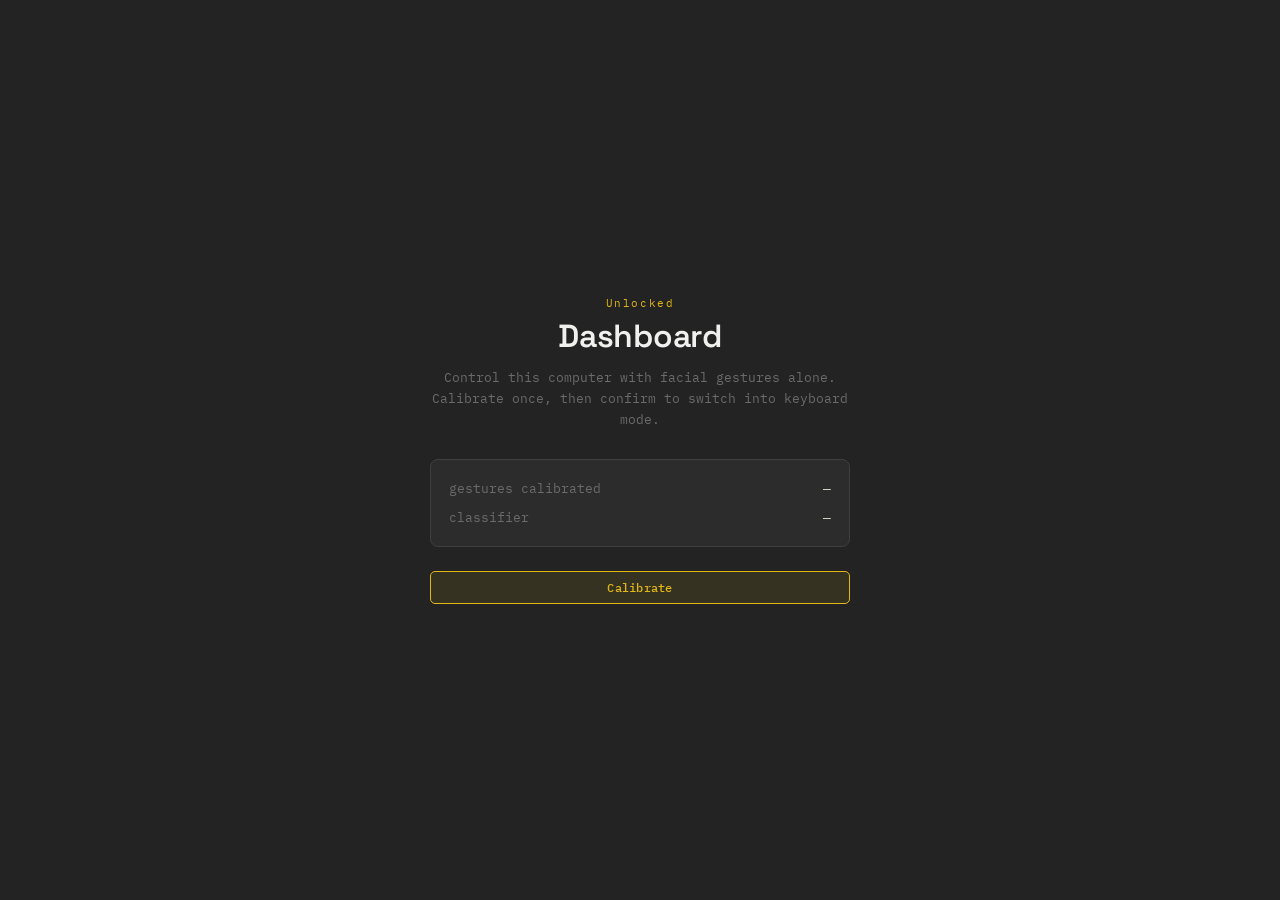
==== commit c8f5d4ce: "Final Version Unlocked Final prototype" ====
--- a/facial-gesture-keyboard/static/index.html
+++ b/facial-gesture-keyboard/static/index.html
@@ -13,7 +13,7 @@
 
 <section class="dashboard" id="dashboardView">
   <div class="dashboard__card">
-    <span class="eyebrow">FACIAL GESTURE KEYBOARD</span>
+    <span class="eyebrow">Unlocked</span>
     <h1>Dashboard</h1>
     <p class="dashboard__desc">
       Control this computer with facial gestures alone. Calibrate once,
@@ -42,7 +42,7 @@
 <header class="topbar">
   <div class="topbar__title">
     <span class="eyebrow">GESTURE KEYBOARD &middot; CV PIPELINE</span>
-    <h1>Live Landmark Tracking</h1>
+    <h1>Unlocked</h1>
   </div>
   <div class="conn" id="connIndicator">
     <span class="conn__dot" id="connDot"></span>
@@ -125,13 +125,13 @@
   </div>
 
   <div class="cal-actions">
-    <button class="btn btn--primary" id="trainBtn">Train Classifier</button>
+    <button class="btn btn--primary" id="trainBtn" disabled>Train Classifier</button>
     <button class="btn btn--ghost" id="resetAllBtn">Reset All</button>
     <span class="cal-status" id="trainStatus"></span>
   </div>
 </section>
 
-<button class="confirm-setup" id="confirmSetupBtn" title="Confirm calibration and switch to keyboard mode">
+<button class="confirm-setup" id="confirmSetupBtn" disabled title="Train the classifier below first - otherwise no gesture will do anything in keyboard mode.">
   Confirm
 </button>
 
--- a/facial-gesture-keyboard/static/style.css
+++ b/facial-gesture-keyboard/static/style.css
@@ -56,6 +56,18 @@
   padding: 24px;
 }
 
+/* The browser's built-in `[hidden] { display: none }` rule loses to
+   `.dashboard`'s own `display: flex` above (same origin, and a plain
+   attribute selector doesn't out-specificity a class selector) - so
+   setting dashboardView.hidden = true from JS silently did nothing
+   visually. This rule is more specific than .dashboard alone, so it
+   actually wins. Without it, clicking "Calibrate" pushed the real
+   calibration UI in underneath a dashboard that never went away,
+   which just looked like the button did nothing. */
+.dashboard[hidden] {
+  display: none;
+}
+
 .dashboard__card {
   width: 100%;
   max-width: 420px;
@@ -348,8 +360,8 @@
 
 .calibration {
   max-width: 1180px;
-  margin: 0 auto 40px;
-  padding: 0 28px;
+  margin: 0 auto;
+  padding: 0 28px 110px;
 }
 
 .calibration__header h2 {
@@ -374,9 +386,34 @@
   gap: 10px;
 }
 
+.cal-group-header {
+  margin: 18px 0 2px;
+}
+
+.cal-group-header:first-child {
+  margin-top: 0;
+}
+
+.cal-group-header h3 {
+  font-family: var(--font-display);
+  font-size: 13px;
+  font-weight: 600;
+  color: var(--signal);
+  text-transform: uppercase;
+  letter-spacing: 0.06em;
+  margin: 0 0 4px;
+}
+
+.cal-group-header p {
+  font-size: 12px;
+  color: var(--fog-dim);
+  margin: 0 0 8px;
+  max-width: 60ch;
+}
+
 .cal-row {
   display: grid;
-  grid-template-columns: 100px 1fr 90px auto auto;
+  grid-template-columns: 150px 1fr 90px auto auto;
   align-items: center;
   gap: 14px;
   background: var(--ink-raised);
@@ -416,6 +453,20 @@
   text-transform: uppercase;
   letter-spacing: 0.05em;
   color: #F0F3F6;
+  display: flex;
+  align-items: center;
+  gap: 6px;
+}
+
+.cal-row__badge {
+  font-size: 12px;
+  color: var(--signal);
+  opacity: 0;
+  transition: opacity 0.15s;
+}
+
+.cal-row.is-ready .cal-row__badge {
+  opacity: 1;
 }
 
 .cal-row__bar {
@@ -519,6 +570,14 @@
 .confirm-setup:hover { box-shadow: 0 10px 28px rgba(var(--signal-rgb), 0.5); }
 .confirm-setup:active { transform: translateY(1px); }
 
+.confirm-setup:disabled {
+  background: var(--ink-raised-2);
+  color: var(--fog-dim);
+  box-shadow: none;
+  cursor: not-allowed;
+}
+.confirm-setup:disabled:hover { box-shadow: none; }
+
 /* ---------- on-screen keyboard ---------- */
 /*
  * In the packaged desktop app, keyboard.html *is* a whole separate,
@@ -723,7 +782,7 @@
   backdrop-filter: blur(10px);
   -webkit-backdrop-filter: blur(10px);
   color: var(--signal);
-  font-size: 20px;
+  font-size: 18px;
   line-height: 1;
   cursor: pointer;
   display: flex;
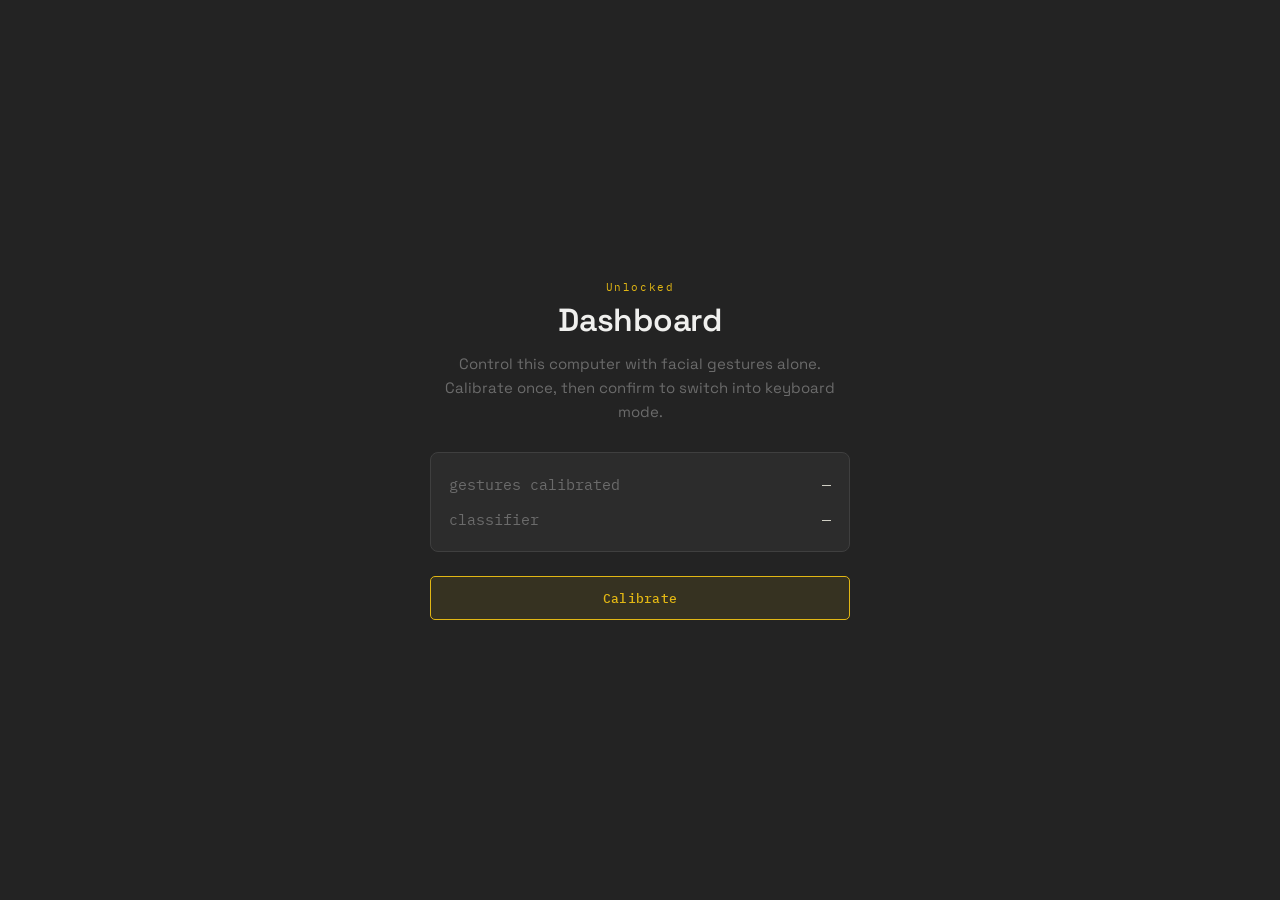
==== commit 63692c83: "UI font and sizing cleanup" ====
--- a/facial-gesture-keyboard/static/index.html
+++ b/facial-gesture-keyboard/static/index.html
@@ -63,6 +63,10 @@
   <aside class="telemetry">
     <h2>Telemetry</h2>
 
+    <div class="metric metric--primary">
+      <span class="metric__label">live prediction</span>
+      <span class="metric__value" id="mPrediction">&mdash;</span>
+    </div>
     <div class="metric">
       <span class="metric__label">face detected</span>
       <span class="metric__value" id="mFace">&mdash;</span>
@@ -78,10 +82,6 @@
     <div class="metric">
       <span class="metric__label">round trip</span>
       <span class="metric__value" id="mLatency">&mdash;</span>
-    </div>
-    <div class="metric">
-      <span class="metric__label">live prediction</span>
-      <span class="metric__value" id="mPrediction">&mdash;</span>
     </div>
 
     <div class="divider"></div>
--- a/facial-gesture-keyboard/static/style.css
+++ b/facial-gesture-keyboard/static/style.css
@@ -20,6 +20,36 @@
   --font-display: "Space Grotesk", system-ui, sans-serif;
   --font-mono: "IBM Plex Mono", ui-monospace, SFMono-Regular, Menlo, monospace;
 
+  /* Type scale - instrument-panel discipline: most body/label text was
+     sitting at 11-13px, which is a real barrier given who this app is
+     built for (see README - stroke/paralysis/locked-in-syndrome users
+     skew toward visual impairment and fatigue). --text-2xl exists for
+     exactly one thing: the live prediction readout, the single number
+     that should read as "the instrument you're watching" rather than
+     competing at the same weight as ambient diagnostics. */
+  --text-2xs: 12px;
+  --text-xs: 13px;
+  --text-sm: 15px;
+  --text-base: 16px;
+  --text-md: 18px;
+  --text-lg: 22px;
+  --text-xl: 28px;
+  --text-2xl: 34px;
+
+  /* Spacing scale, real 4px multiples - was ad hoc (4/6/8/10/12/14/16/
+     18/20/24/28 all appeared without a system). Also used to widen
+     interactive-element spacing and button sizing for imprecise input -
+     the setup UI for an assistive tool needs to be at least as
+     forgiving as the gesture system it configures. */
+  --space-1: 4px;
+  --space-2: 8px;
+  --space-3: 12px;
+  --space-4: 16px;
+  --space-5: 20px;
+  --space-6: 24px;
+  --space-8: 32px;
+  --space-12: 48px;
+
   /* region palette (face landmark overlay dots) - kept distinct from
      the theme since these need to stay visually distinguishable from
      each other, not match the app's accent */
@@ -84,7 +114,8 @@
 }
 
 .dashboard__desc {
-  font-size: 13px;
+  font-family: var(--font-display);
+  font-size: var(--text-sm);
   line-height: 1.6;
   color: var(--fog-dim);
   margin: 0 0 28px;
@@ -102,8 +133,8 @@
 .dashboard__status-row {
   display: flex;
   justify-content: space-between;
-  font-size: 13px;
-  padding: 6px 0;
+  font-size: var(--text-sm);
+  padding: 8px 0;
   color: var(--fog-dim);
 }
 
@@ -118,8 +149,9 @@
 
 .dashboard__cta {
   width: 100%;
+  min-height: 44px;
   padding: 14px 0;
-  font-size: 14px;
+  font-size: var(--text-base);
 }
 
 /* ---------- topbar ---------- */
@@ -154,7 +186,7 @@
   display: flex;
   align-items: center;
   gap: 8px;
-  font-size: 12px;
+  font-size: var(--text-xs);
   color: var(--fog-dim);
   text-transform: lowercase;
   letter-spacing: 0.03em;
@@ -251,9 +283,9 @@
   display: flex;
   justify-content: space-between;
   align-items: baseline;
-  padding: 7px 0;
+  padding: 8px 0;
   border-bottom: 1px dashed var(--line);
-  font-size: 13px;
+  font-size: var(--text-sm);
 }
 
 .metric:last-of-type { border-bottom: none; }
@@ -271,6 +303,35 @@
 
 .metric__value.is-idle { color: var(--fog-dim); }
 .metric__value.is-alert { color: var(--alert); }
+
+/* The one primary instrument on this panel: the live gesture reading.
+   Everything else in this list is ambient diagnostic context (fps,
+   latency, landmark count) that only matters when something looks
+   wrong; this is the thing you're actually watching while calibrating
+   and testing, so it gets its own scale and its own row layout instead
+   of competing at the same size as the rest. */
+.metric--primary {
+  flex-direction: column;
+  align-items: flex-start;
+  gap: 4px;
+  padding: 4px 0 var(--space-4);
+  border-bottom: 1px solid var(--line);
+  margin-bottom: var(--space-2);
+}
+
+.metric--primary .metric__label {
+  font-family: var(--font-display);
+  font-size: var(--text-xs);
+  text-transform: uppercase;
+  letter-spacing: 0.08em;
+}
+
+.metric--primary .metric__value {
+  font-family: var(--font-display);
+  font-size: var(--text-2xl);
+  font-weight: 700;
+  letter-spacing: -0.01em;
+}
 
 .divider {
   height: 1px;
@@ -284,7 +345,7 @@
   padding: 0;
   display: grid;
   gap: 8px;
-  font-size: 12.5px;
+  font-size: var(--text-xs);
 }
 
 .regions li {
@@ -310,7 +371,8 @@
 .dot--nose_tip { background: var(--c-nose_tip); }
 
 .note {
-  font-size: 12px;
+  font-family: var(--font-display);
+  font-size: var(--text-xs);
   line-height: 1.55;
   color: var(--fog-dim);
   margin: 0;
@@ -366,14 +428,15 @@
 
 .calibration__header h2 {
   font-family: var(--font-display);
-  font-size: 16px;
+  font-size: var(--text-md);
   font-weight: 600;
   color: #F0F3F6;
   margin: 0 0 6px;
 }
 
 .calibration__header .help {
-  font-size: 13px;
+  font-family: var(--font-display);
+  font-size: var(--text-sm);
   line-height: 1.6;
   color: var(--fog-dim);
   max-width: 68ch;
@@ -383,7 +446,7 @@
 .cal-rows {
   display: flex;
   flex-direction: column;
-  gap: 10px;
+  gap: var(--space-4);
 }
 
 .cal-group-header {
@@ -405,7 +468,8 @@
 }
 
 .cal-group-header p {
-  font-size: 12px;
+  font-family: var(--font-display);
+  font-size: var(--text-xs);
   color: var(--fog-dim);
   margin: 0 0 8px;
   max-width: 60ch;
@@ -413,18 +477,37 @@
 
 .cal-row {
   display: grid;
-  grid-template-columns: 150px 1fr 90px auto auto;
+  grid-template-columns: 160px 1fr 90px auto auto;
   align-items: center;
-  gap: 14px;
+  gap: var(--space-5);
   background: var(--ink-raised);
   border: 1px solid var(--line);
   border-radius: 6px;
-  padding: 12px 14px;
+  padding: var(--space-4);
   transition: border-color 0.2s;
 }
 
 .cal-row.is-recording {
   border-color: var(--alert);
+}
+
+/* Same idea as the ready badge above: a shape-based cue on the row
+   itself, not just the border tint, so "this one is recording" reads
+   at a glance rather than requiring you to read the Record button's
+   label to be sure. */
+.cal-row.is-recording .cal-row__name::after {
+  content: "";
+  width: 8px;
+  height: 8px;
+  border-radius: 50%;
+  background: var(--alert);
+  flex-shrink: 0;
+  animation: rec-pulse 1.1s ease-in-out infinite;
+}
+
+@keyframes rec-pulse {
+  0%, 100% { opacity: 1; }
+  50% { opacity: 0.35; }
 }
 
 .cal-row.is-ready {
@@ -449,24 +532,40 @@
 .cal-row__name {
   font-family: var(--font-display);
   font-weight: 600;
-  font-size: 13px;
+  font-size: var(--text-base);
   text-transform: uppercase;
   letter-spacing: 0.05em;
   color: #F0F3F6;
   display: flex;
   align-items: center;
-  gap: 6px;
-}
-
+  gap: 8px;
+}
+
+/* Redundant, non-color confirmation that a row is fully calibrated -
+   this used to be the only purely color-coded state on the page (a
+   12px checkmark that just faded in, on top of an amber border that
+   looks identical to "recording" for red/green color-blind users).
+   Now it's a filled badge with its own shape and background, so
+   "ready" reads the same whether or not you can see the border tint. */
 .cal-row__badge {
-  font-size: 12px;
-  color: var(--signal);
+  display: inline-flex;
+  align-items: center;
+  justify-content: center;
+  width: 18px;
+  height: 18px;
+  border-radius: 50%;
+  font-size: var(--text-2xs);
+  line-height: 1;
+  color: var(--ink);
+  background: var(--signal);
   opacity: 0;
-  transition: opacity 0.15s;
+  transform: scale(0.6);
+  transition: opacity 0.15s, transform 0.15s;
 }
 
 .cal-row.is-ready .cal-row__badge {
   opacity: 1;
+  transform: scale(1);
 }
 
 .cal-row__bar {
@@ -489,7 +588,7 @@
 }
 
 .cal-row__count {
-  font-size: 12px;
+  font-size: var(--text-xs);
   color: var(--fog-dim);
   font-variant-numeric: tabular-nums;
   text-align: right;
@@ -499,11 +598,12 @@
 
 .btn {
   font-family: var(--font-mono);
-  font-size: 12px;
+  font-size: var(--text-xs);
   font-weight: 500;
   letter-spacing: 0.02em;
   border-radius: 5px;
-  padding: 8px 14px;
+  min-height: 44px;
+  padding: 8px 18px;
   border: 1px solid var(--line);
   background: var(--ink-raised-2);
   color: var(--fog);
@@ -534,12 +634,13 @@
 .cal-actions {
   display: flex;
   align-items: center;
-  gap: 12px;
-  margin-top: 18px;
+  gap: var(--space-4);
+  margin-top: var(--space-5);
 }
 
 .cal-status {
-  font-size: 12px;
+  font-family: var(--font-display);
+  font-size: var(--text-xs);
   color: var(--fog-dim);
 }
 
@@ -554,9 +655,10 @@
   bottom: 28px;
   z-index: 20;
   font-family: var(--font-display);
-  font-size: 14px;
+  font-size: var(--text-base);
   font-weight: 600;
   letter-spacing: 0.02em;
+  min-height: 44px;
   color: var(--ink);
   background: var(--signal);
   border: none;
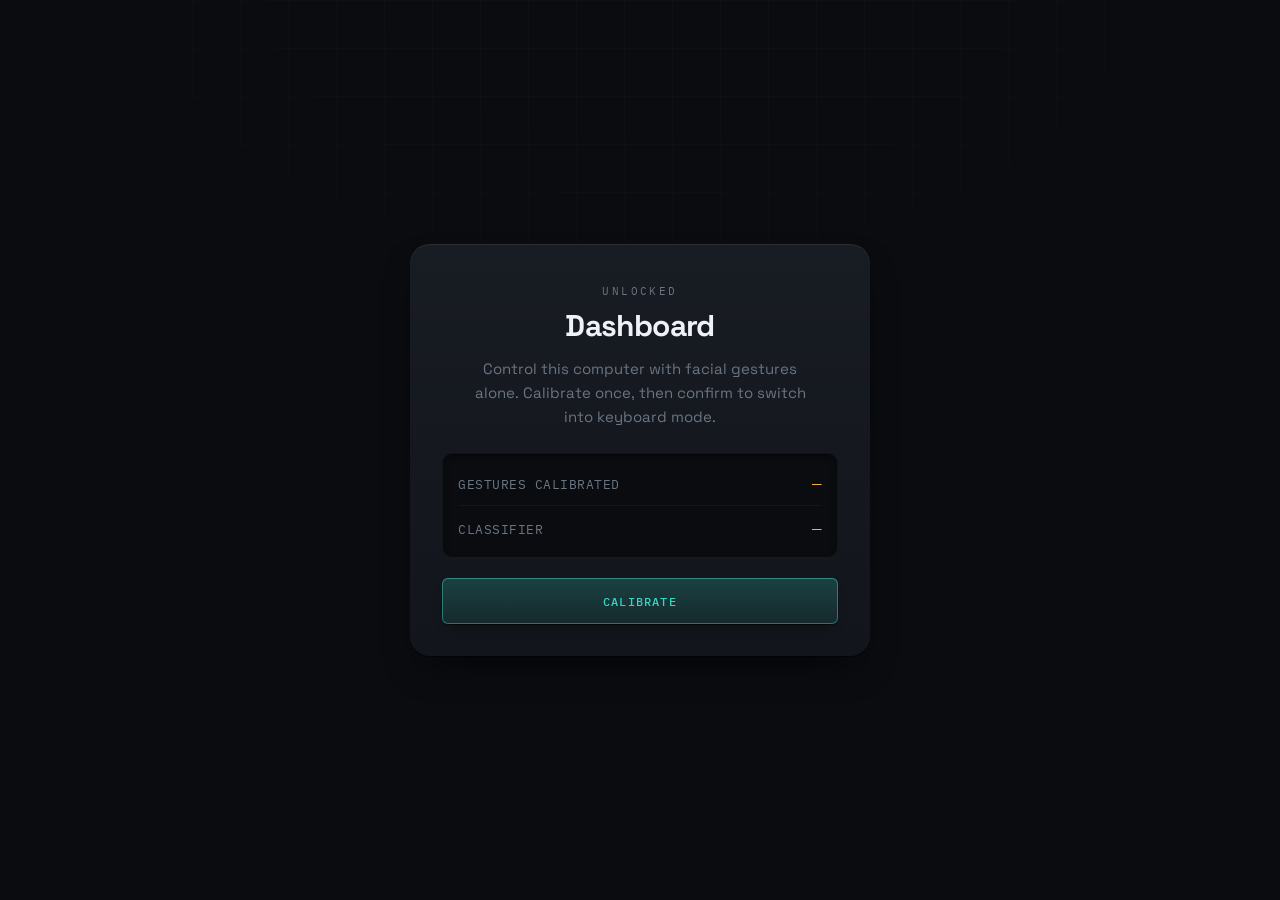
==== commit 3547fc07: "UI experimental changes #1" ====
--- a/facial-gesture-keyboard/static/index.html
+++ b/facial-gesture-keyboard/static/index.html
@@ -3,7 +3,7 @@
 <head>
 <meta charset="UTF-8" />
 <meta name="viewport" content="width=device-width, initial-scale=1.0" />
-<title>CV Pipeline · Facial Gesture Keyboard</title>
+<title>Unlocked · Gesture Control Setup</title>
 <link rel="preconnect" href="https://fonts.googleapis.com">
 <link rel="preconnect" href="https://fonts.gstatic.com" crossorigin>
 <link href="https://fonts.googleapis.com/css2?family=Space+Grotesk:wght@400;500;600;700&family=IBM+Plex+Mono:wght@400;500;600&display=swap" rel="stylesheet">
@@ -41,7 +41,7 @@
 
 <header class="topbar">
   <div class="topbar__title">
-    <span class="eyebrow">GESTURE KEYBOARD &middot; CV PIPELINE</span>
+    <span class="eyebrow">Gesture control &middot; Calibration</span>
     <h1>Unlocked</h1>
   </div>
   <div class="conn" id="connIndicator">
@@ -53,38 +53,53 @@
 <main class="layout">
 
   <section class="stage">
-    <div class="stage__frame" id="stageFrame">
-      <video id="video" playsinline autoplay muted></video>
-      <canvas id="overlay"></canvas>
-      <div class="stage__hint" id="stageHint">requesting camera access&hellip;</div>
+    <!-- Bezel wraps the frame so the preview sits inside a housing.
+         The frame itself stays a strict 4/3 because app.js sizes the
+         overlay canvas from the raw video dimensions. -->
+    <div class="stage__bezel">
+      <div class="stage__frame" id="stageFrame">
+        <video id="video" playsinline autoplay muted></video>
+        <canvas id="overlay"></canvas>
+
+        <!-- viewfinder corner brackets, decorative only -->
+        <div class="stage__brackets" aria-hidden="true">
+          <span></span><span></span><span></span><span></span>
+        </div>
+
+        <!-- in-frame status, the way a video tile carries its own
+             chrome rather than pushing it out to a sidebar -->
+        <div class="stage__tag">
+          <span>face</span>
+          <span class="metric__value hud__value" id="mFace">&mdash;</span>
+        </div>
+
+        <div class="stage__hud">
+          <div class="hud__item">
+            <span class="hud__label">landmarks</span>
+            <span class="metric__value hud__value" id="mPoints">&mdash;</span>
+          </div>
+          <div class="hud__item">
+            <span class="hud__label">server fps</span>
+            <span class="metric__value hud__value" id="mFps">&mdash;</span>
+          </div>
+          <div class="hud__item">
+            <span class="hud__label">round trip</span>
+            <span class="metric__value hud__value" id="mLatency">&mdash;</span>
+          </div>
+        </div>
+
+        <div class="stage__hint" id="stageHint">requesting camera access&hellip;</div>
+      </div>
     </div>
   </section>
 
   <aside class="telemetry">
-    <h2>Telemetry</h2>
+    <h2>Live reading</h2>
 
     <div class="metric metric--primary">
-      <span class="metric__label">live prediction</span>
+      <span class="metric__label">detected gesture</span>
       <span class="metric__value" id="mPrediction">&mdash;</span>
     </div>
-    <div class="metric">
-      <span class="metric__label">face detected</span>
-      <span class="metric__value" id="mFace">&mdash;</span>
-    </div>
-    <div class="metric">
-      <span class="metric__label">landmarks</span>
-      <span class="metric__value" id="mPoints">&mdash;</span>
-    </div>
-    <div class="metric">
-      <span class="metric__label">server fps</span>
-      <span class="metric__value" id="mFps">&mdash;</span>
-    </div>
-    <div class="metric">
-      <span class="metric__label">round trip</span>
-      <span class="metric__value" id="mLatency">&mdash;</span>
-    </div>
-
-    <div class="divider"></div>
 
     <h2>Regions tracked</h2>
     <ul class="regions" id="regionList">
@@ -99,7 +114,7 @@
 
     <div class="divider"></div>
 
-    <h2>Live Events</h2>
+    <h2>Live events</h2>
     <div class="event-log" id="eventLog">
       <p class="note" id="eventLogEmpty">Calibrate and train below to start seeing live gesture events here.</p>
     </div>
@@ -112,11 +127,11 @@
   <div class="calibration__header">
     <h2>Calibration</h2>
     <p class="help">
-      Pick any facial movement you can reliably repeat for each action below
-      — it doesn't need to look like the real gesture. Hold a neutral face
+      Pick any facial movement you can reliably repeat for each action below.
+      It does not need to look like the real gesture. Hold a neutral face
       while recording "neutral", then record each gesture in turn. Aim for
-      at least the minimum sample count shown per row (more reps = more
-      reliable).
+      at least the minimum sample count shown per row, since more reps means
+      more reliable recognition.
     </p>
   </div>
 
@@ -131,7 +146,7 @@
   </div>
 </section>
 
-<button class="confirm-setup" id="confirmSetupBtn" disabled title="Train the classifier below first - otherwise no gesture will do anything in keyboard mode.">
+<button class="confirm-setup" id="confirmSetupBtn" disabled title="Train the classifier below first, otherwise no gesture will do anything in keyboard mode.">
   Confirm
 </button>
 
--- a/facial-gesture-keyboard/static/style.css
+++ b/facial-gesture-keyboard/static/style.css
@@ -1,46 +1,78 @@
+/* ============================================================
+   Unlocked - visual language: "device, not document"
+   ------------------------------------------------------------
+   This app is a control surface for someone who may be driving
+   it with very little motor control, so it should read like a
+   piece of instrumentation (a camera rig, an assistive device,
+   an OS panel) rather than a web page.
+
+   Three rules hold the whole thing together:
+
+   1. Depth comes from light, not outlines. Every raised surface
+      gets a top highlight + a dark bottom edge + an ambient
+      shadow. Flat 1px borders on everything were the single
+      biggest "this is a website" tell in the previous pass.
+   2. Chrome lives inside surfaces. Camera status sits in the
+      camera frame (see Zoom/Meet self-view), not beside it.
+   3. The accent means exactly one thing. Previously amber was
+      used for eyebrows, headings, values, fills, borders,
+      badges, buttons and function keys at once, which made it
+      decoration. Now:
+         signal (teal)  = live / good / done
+         warn  (amber)  = incomplete, needs your attention
+         alert (red)    = recording, or an error
+      Teal vs amber vs red also stays distinguishable under the
+      common colour vision deficiencies, which amber vs red did
+      not.
+   ============================================================ */
+
 :root {
-  /* Minimal black/grey palette (monkeytype.com-style: flat, muted,
-     one warm accent used sparingly) rather than the earlier blue
-     "diagnostic HUD" look - deliberately no neon glows. */
-  --ink: #232323;
-  --ink-raised: #2c2c2c;
-  --ink-raised-2: #343434;
-  --fog: #d1d0c5;
-  --fog-dim: #6b6b6b;
-  --line: #3f3f3f;
-  --signal: #e2b714;
-  --signal-rgb: 226, 183, 20;
-  --alert: #ca4754;
-
-  /* the on-screen keyboard reuses the same accent now - was a separate
-     yellow before this became the whole app's theme */
+  /* Instrument ground. Surfaces get *lighter* as they rise,
+     which is how physical panels behave under ambient light. */
+  --ink-0: #0A0C10;   /* page ground */
+  --ink-1: #12151B;   /* panel */
+  --ink-2: #181C23;   /* raised panel */
+  --ink-3: #20252E;   /* control / key */
+  --ink-4: #2A303B;   /* hover / active control */
+
+  --edge: rgba(255, 255, 255, 0.07);
+  --edge-strong: rgba(255, 255, 255, 0.14);
+  --edge-dark: rgba(0, 0, 0, 0.55);
+
+  --text-hi: #EEF2F7;
+  --text: #AEB8C6;
+  --text-dim: #6A7583;
+
+  --signal: #35D6C4;              /* live / good / calibrated */
+  --signal-rgb: 53, 214, 196;
+  --warn: #F0B23C;                /* incomplete, needs attention */
+  --warn-rgb: 240, 178, 60;
+  --alert: #FF5F5F;               /* recording / error */
+  --alert-rgb: 255, 95, 95;
+
+  /* the on-screen keyboard rides the same semantics - keys are
+     monochrome, the accent only ever marks live state */
   --kb-accent: var(--signal);
-  --kb-accent-ink: #2a2110;
+  --kb-accent-ink: #06231F;
 
   --font-display: "Space Grotesk", system-ui, sans-serif;
   --font-mono: "IBM Plex Mono", ui-monospace, SFMono-Regular, Menlo, monospace;
 
-  /* Type scale - instrument-panel discipline: most body/label text was
-     sitting at 11-13px, which is a real barrier given who this app is
-     built for (see README - stroke/paralysis/locked-in-syndrome users
-     skew toward visual impairment and fatigue). --text-2xl exists for
-     exactly one thing: the live prediction readout, the single number
-     that should read as "the instrument you're watching" rather than
-     competing at the same weight as ambient diagnostics. */
-  --text-2xs: 12px;
-  --text-xs: 13px;
-  --text-sm: 15px;
+  /* Type scale. Body/label text used to sit at 11-13px, which is
+     a real barrier for the people this is built for (the README
+     targets stroke / paralysis / locked-in users, who skew toward
+     visual impairment and fatigue). --text-3xl is reserved for
+     exactly one thing: the live gesture readout. */
+  --text-2xs: 11px;
+  --text-xs: 12px;
+  --text-sm: 13px;
+  --text-md: 15px;
   --text-base: 16px;
-  --text-md: 18px;
-  --text-lg: 22px;
-  --text-xl: 28px;
-  --text-2xl: 34px;
-
-  /* Spacing scale, real 4px multiples - was ad hoc (4/6/8/10/12/14/16/
-     18/20/24/28 all appeared without a system). Also used to widen
-     interactive-element spacing and button sizing for imprecise input -
-     the setup UI for an assistive tool needs to be at least as
-     forgiving as the gesture system it configures. */
+  --text-lg: 19px;
+  --text-xl: 24px;
+  --text-2xl: 30px;
+  --text-3xl: 38px;
+
   --space-1: 4px;
   --space-2: 8px;
   --space-3: 12px;
@@ -48,11 +80,27 @@
   --space-5: 20px;
   --space-6: 24px;
   --space-8: 32px;
-  --space-12: 48px;
-
-  /* region palette (face landmark overlay dots) - kept distinct from
-     the theme since these need to stay visually distinguishable from
-     each other, not match the app's accent */
+  --space-10: 40px;
+
+  --r-sm: 6px;
+  --r-md: 10px;
+  --r-lg: 14px;
+  --r-xl: 20px;
+
+  /* the depth recipe, repeated rather than @applied since there
+     is no build step here on purpose */
+  --lift-1:
+    inset 0 1px 0 rgba(255, 255, 255, 0.06),
+    0 1px 0 var(--edge-dark),
+    0 6px 16px -10px rgba(0, 0, 0, 0.9);
+  --lift-2:
+    inset 0 1px 0 rgba(255, 255, 255, 0.08),
+    0 1px 0 var(--edge-dark),
+    0 18px 40px -18px rgba(0, 0, 0, 0.95);
+
+  /* face landmark overlay dots - deliberately outside the theme,
+     these need to stay distinguishable from each other rather
+     than match the accent */
   --c-left_eye: #4CC9F0;
   --c-right_eye: #7DE2D1;
   --c-mouth: #FF6B6B;
@@ -67,170 +115,240 @@
 html, body {
   margin: 0;
   height: 100%;
-  background: var(--ink);
-  color: var(--fog);
+  background: var(--ink-0);
+  color: var(--text);
   font-family: var(--font-mono);
-}
+  -webkit-font-smoothing: antialiased;
+}
+
+/* Faint instrument grid on the page ground. Static, no cost,
+   and it stops the large empty areas reading as "unstyled". */
+body::before {
+  content: "";
+  position: fixed;
+  inset: 0;
+  z-index: 0;
+  pointer-events: none;
+  background-image:
+    linear-gradient(rgba(255, 255, 255, 0.018) 1px, transparent 1px),
+    linear-gradient(90deg, rgba(255, 255, 255, 0.018) 1px, transparent 1px);
+  background-size: 48px 48px;
+  mask-image: radial-gradient(ellipse 80% 60% at 50% 0%, #000 20%, transparent 75%);
+  -webkit-mask-image: radial-gradient(ellipse 80% 60% at 50% 0%, #000 20%, transparent 75%);
+}
+
+body > * { position: relative; z-index: 1; }
 
 @media (prefers-reduced-motion: reduce) {
   * { animation: none !important; transition: none !important; }
 }
 
-/* ---------- dashboard (landing view) ---------- */
+/* ============================================================
+   dashboard (launch view)
+   ============================================================ */
 
 .dashboard {
   min-height: 100vh;
   display: flex;
   align-items: center;
   justify-content: center;
-  padding: 24px;
-}
-
-/* The browser's built-in `[hidden] { display: none }` rule loses to
-   `.dashboard`'s own `display: flex` above (same origin, and a plain
-   attribute selector doesn't out-specificity a class selector) - so
-   setting dashboardView.hidden = true from JS silently did nothing
-   visually. This rule is more specific than .dashboard alone, so it
-   actually wins. Without it, clicking "Calibrate" pushed the real
-   calibration UI in underneath a dashboard that never went away,
-   which just looked like the button did nothing. */
-.dashboard[hidden] {
-  display: none;
-}
+  padding: var(--space-6);
+}
+
+/* The browser's built-in `[hidden] { display: none }` loses to
+   `.dashboard`'s own `display: flex` (same origin, and a bare
+   attribute selector doesn't out-specificity a class), so
+   dashboardView.hidden = true silently did nothing. This rule
+   is more specific, so it actually wins. */
+.dashboard[hidden] { display: none; }
 
 .dashboard__card {
   width: 100%;
-  max-width: 420px;
+  max-width: 460px;
   text-align: center;
+  padding: var(--space-10) var(--space-8) var(--space-8);
+  background: linear-gradient(180deg, var(--ink-2), var(--ink-1));
+  border-radius: var(--r-xl);
+  box-shadow: var(--lift-2);
 }
 
 .dashboard__card h1 {
   font-family: var(--font-display);
-  font-weight: 600;
-  font-size: 32px;
-  margin: 4px 0 12px;
-  color: #F0F0EE;
-  letter-spacing: -0.01em;
+  font-weight: 700;
+  font-size: var(--text-2xl);
+  margin: var(--space-2) 0 var(--space-3);
+  color: var(--text-hi);
+  letter-spacing: -0.02em;
 }
 
 .dashboard__desc {
   font-family: var(--font-display);
+  font-size: var(--text-md);
+  line-height: 1.6;
+  color: var(--text-dim);
+  margin: 0 auto var(--space-6);
+  max-width: 34ch;
+}
+
+/* Status block reads as a recessed readout window, like the
+   printed panel on a device rather than a card on a page. */
+.dashboard__status {
+  background: var(--ink-0);
+  border-radius: var(--r-md);
+  padding: var(--space-2) var(--space-4);
+  margin-bottom: var(--space-5);
+  text-align: left;
+  box-shadow:
+    inset 0 2px 6px rgba(0, 0, 0, 0.6),
+    inset 0 0 0 1px var(--edge);
+}
+
+.dashboard__status-row {
+  display: flex;
+  justify-content: space-between;
+  align-items: baseline;
+  gap: var(--space-4);
   font-size: var(--text-sm);
-  line-height: 1.6;
-  color: var(--fog-dim);
-  margin: 0 0 28px;
-}
-
-.dashboard__status {
-  background: var(--ink-raised);
-  border: 1px solid var(--line);
-  border-radius: 8px;
-  padding: 14px 18px;
-  margin-bottom: 24px;
-  text-align: left;
-}
-
-.dashboard__status-row {
-  display: flex;
-  justify-content: space-between;
-  font-size: var(--text-sm);
-  padding: 8px 0;
-  color: var(--fog-dim);
+  padding: var(--space-3) 0;
+  color: var(--text-dim);
+  letter-spacing: 0.04em;
+  text-transform: uppercase;
+}
+
+.dashboard__status-row + .dashboard__status-row {
+  border-top: 1px solid rgba(255, 255, 255, 0.04);
 }
 
 .dashboard__status-row span:last-child {
-  color: var(--fog);
+  color: var(--warn);
   font-variant-numeric: tabular-nums;
-}
-
-.dashboard__status-row span:last-child.is-ok {
-  color: var(--signal);
-}
+  font-size: var(--text-base);
+  letter-spacing: 0;
+  text-transform: none;
+}
+
+.dashboard__status-row span:last-child.is-ok { color: var(--signal); }
 
 .dashboard__cta {
   width: 100%;
-  min-height: 44px;
-  padding: 14px 0;
+  min-height: 52px;
   font-size: var(--text-base);
 }
 
-/* ---------- topbar ---------- */
+/* ============================================================
+   topbar
+   ============================================================ */
 
 .topbar {
   display: flex;
-  align-items: flex-end;
+  align-items: center;
   justify-content: space-between;
-  padding: 20px 28px 16px;
-  border-bottom: 1px solid var(--line);
+  gap: var(--space-4);
+  padding: var(--space-4) var(--space-6);
+  background: linear-gradient(180deg, var(--ink-1), rgba(18, 21, 27, 0.6));
+  box-shadow: 0 1px 0 var(--edge-dark), 0 1px 0 0 var(--edge) inset;
 }
 
 .eyebrow {
   display: block;
   font-family: var(--font-mono);
-  font-size: 11px;
-  letter-spacing: 0.14em;
-  color: var(--signal);
-  margin-bottom: 6px;
+  font-size: var(--text-2xs);
+  letter-spacing: 0.22em;
+  text-transform: uppercase;
+  color: var(--text-dim);
+  margin-bottom: var(--space-1);
 }
 
 .topbar__title h1 {
   font-family: var(--font-display);
-  font-weight: 600;
-  font-size: 22px;
+  font-weight: 700;
+  font-size: var(--text-lg);
   margin: 0;
-  color: #F0F3F6;
+  color: var(--text-hi);
   letter-spacing: -0.01em;
 }
 
+/* Connection pill - reads as a status lamp on a device, with the
+   label inside the same housing as the lamp. */
 .conn {
   display: flex;
   align-items: center;
-  gap: 8px;
+  gap: var(--space-2);
   font-size: var(--text-xs);
-  color: var(--fog-dim);
-  text-transform: lowercase;
-  letter-spacing: 0.03em;
+  color: var(--text-dim);
+  text-transform: uppercase;
+  letter-spacing: 0.14em;
+  padding: var(--space-2) var(--space-3);
+  border-radius: 999px;
+  background: var(--ink-0);
+  box-shadow: inset 0 0 0 1px var(--edge), inset 0 2px 4px rgba(0, 0, 0, 0.5);
 }
 
 .conn__dot {
-  width: 8px;
-  height: 8px;
+  width: 7px;
+  height: 7px;
   border-radius: 50%;
   background: var(--alert);
-  box-shadow: 0 0 0 3px rgba(202, 71, 84, 0.15);
+  box-shadow: 0 0 0 3px rgba(var(--alert-rgb), 0.16), 0 0 8px rgba(var(--alert-rgb), 0.7);
   transition: background 0.25s, box-shadow 0.25s;
 }
+
+.conn.is-live { color: var(--signal); }
 
 .conn.is-live .conn__dot {
   background: var(--signal);
-  box-shadow: 0 0 0 3px rgba(var(--signal-rgb), 0.18);
-}
-
-/* ---------- layout ---------- */
+  box-shadow: 0 0 0 3px rgba(var(--signal-rgb), 0.16), 0 0 8px rgba(var(--signal-rgb), 0.75);
+  animation: lamp 2.4s ease-in-out infinite;
+}
+
+@keyframes lamp {
+  0%, 100% { opacity: 1; }
+  50% { opacity: 0.55; }
+}
+
+/* ============================================================
+   layout
+   ============================================================ */
 
 .layout {
   display: grid;
-  grid-template-columns: minmax(0, 1fr) 300px;
-  gap: 20px;
-  padding: 20px 28px 28px;
-  max-width: 1180px;
+  grid-template-columns: minmax(0, 1fr) 320px;
+  gap: var(--space-5);
+  padding: var(--space-6);
+  max-width: 1240px;
   margin: 0 auto;
 }
 
-@media (max-width: 820px) {
+@media (max-width: 900px) {
   .layout { grid-template-columns: 1fr; }
 }
 
-/* ---------- stage (video + overlay) ---------- */
+/* ============================================================
+   stage - the camera reads as a sensor module, not a video tag
+   ------------------------------------------------------------
+   Bezel wraps the frame; the frame itself keeps a strict 4/3
+   because app.js sizes the overlay canvas from the raw video
+   dimensions and stretches it to 100%/100% here. Changing that
+   ratio would distort the landmark overlay.
+   ============================================================ */
+
+.stage__bezel {
+  padding: var(--space-3);
+  border-radius: var(--r-xl);
+  background: linear-gradient(180deg, var(--ink-2), var(--ink-1));
+  box-shadow: var(--lift-2);
+}
 
 .stage__frame {
   position: relative;
   width: 100%;
   aspect-ratio: 4 / 3;
-  background: var(--ink-raised);
-  border: 1px solid var(--line);
-  border-radius: 6px;
+  background: #05070A;
+  border-radius: var(--r-lg);
   overflow: hidden;
+  box-shadow:
+    inset 0 0 0 1px var(--edge),
+    inset 0 2px 20px rgba(0, 0, 0, 0.8);
 }
 
 .stage__frame video {
@@ -244,99 +362,211 @@
   height: 100%;
 }
 
+/* Viewfinder corner brackets - the cheapest, most legible way to
+   say "this is a framed sensor view" rather than "this is an
+   image in a box". Purely decorative, never intercepts pointer
+   events over the canvas. */
+.stage__brackets {
+  position: absolute;
+  inset: var(--space-3);
+  pointer-events: none;
+  z-index: 2;
+}
+
+.stage__brackets span {
+  position: absolute;
+  width: 26px;
+  height: 26px;
+  border: 2px solid rgba(var(--signal-rgb), 0.55);
+}
+
+.stage__brackets span:nth-child(1) { top: 0; left: 0; border-right: 0; border-bottom: 0; border-radius: 4px 0 0 0; }
+.stage__brackets span:nth-child(2) { top: 0; right: 0; border-left: 0; border-bottom: 0; border-radius: 0 4px 0 0; }
+.stage__brackets span:nth-child(3) { bottom: 0; left: 0; border-right: 0; border-top: 0; border-radius: 0 0 0 4px; }
+.stage__brackets span:nth-child(4) { bottom: 0; right: 0; border-left: 0; border-top: 0; border-radius: 0 0 4px 0; }
+
+/* Vignette so the preview sits *in* the housing rather than
+   sitting flat against its edges. */
+.stage__frame::after {
+  content: "";
+  position: absolute;
+  inset: 0;
+  pointer-events: none;
+  z-index: 1;
+  background: radial-gradient(ellipse at center, transparent 55%, rgba(0, 0, 0, 0.45) 100%);
+}
+
+/* In-frame chrome, Zoom/Meet style: status belongs on the tile. */
+.stage__tag {
+  position: absolute;
+  top: var(--space-4);
+  left: var(--space-4);
+  z-index: 3;
+  display: flex;
+  align-items: center;
+  gap: var(--space-2);
+  padding: 6px var(--space-3);
+  border-radius: 999px;
+  background: rgba(5, 7, 10, 0.72);
+  backdrop-filter: blur(10px);
+  -webkit-backdrop-filter: blur(10px);
+  box-shadow: inset 0 0 0 1px var(--edge);
+  font-size: var(--text-2xs);
+  letter-spacing: 0.18em;
+  text-transform: uppercase;
+  color: var(--text);
+  pointer-events: none;
+}
+
+.stage__tag .metric__value,
+.stage__tag .hud__value {
+  color: var(--signal);
+  letter-spacing: 0.08em;
+}
+
+.stage__tag .metric__value.is-idle,
+.stage__tag .hud__value.is-idle { color: var(--text-dim); }
+
+.stage__tag .metric__value.is-alert,
+.stage__tag .hud__value.is-alert { color: var(--alert); }
+
+/* Bottom HUD strip carrying the ambient diagnostics that used to
+   compete for attention in the sidebar. They matter only when
+   something looks wrong, so they belong here: legible, but
+   peripheral. */
+.stage__hud {
+  position: absolute;
+  left: var(--space-4);
+  right: var(--space-4);
+  bottom: var(--space-4);
+  z-index: 3;
+  display: flex;
+  gap: var(--space-1);
+  padding: var(--space-2) var(--space-3);
+  border-radius: var(--r-md);
+  background: rgba(5, 7, 10, 0.72);
+  backdrop-filter: blur(10px);
+  -webkit-backdrop-filter: blur(10px);
+  box-shadow: inset 0 0 0 1px var(--edge);
+  pointer-events: none;
+}
+
+.hud__item {
+  flex: 1;
+  display: flex;
+  flex-direction: column;
+  gap: 3px;
+  min-width: 0;
+  padding: 0 var(--space-2);
+}
+
+.hud__item + .hud__item {
+  border-left: 1px solid rgba(255, 255, 255, 0.06);
+}
+
+.hud__label {
+  font-size: 9.5px;
+  letter-spacing: 0.16em;
+  text-transform: uppercase;
+  color: var(--text-dim);
+  white-space: nowrap;
+  overflow: hidden;
+  text-overflow: ellipsis;
+}
+
+.hud__value {
+  font-size: var(--text-sm);
+  color: var(--text-hi);
+  font-variant-numeric: tabular-nums;
+  letter-spacing: 0.02em;
+}
+
+.hud__value.is-idle { color: var(--text-dim); }
+.hud__value.is-alert { color: var(--alert); }
+
 .stage__hint {
   position: absolute;
   left: 50%;
   top: 50%;
   transform: translate(-50%, -50%);
-  font-size: 13px;
-  color: var(--fog-dim);
+  z-index: 4;
+  font-family: var(--font-display);
+  font-size: var(--text-sm);
   letter-spacing: 0.02em;
+  color: var(--text);
+  text-align: center;
+  padding: var(--space-3) var(--space-5);
+  border-radius: 999px;
+  background: rgba(5, 7, 10, 0.8);
+  box-shadow: inset 0 0 0 1px var(--edge);
   pointer-events: none;
-  text-align: center;
-  padding: 0 24px;
 }
 
 .stage__hint.is-hidden { display: none; }
 
-/* ---------- telemetry ---------- */
+/* ============================================================
+   telemetry sidebar
+   ============================================================ */
 
 .telemetry {
-  background: var(--ink-raised);
-  border: 1px solid var(--line);
-  border-radius: 6px;
-  padding: 18px 18px 20px;
+  background: linear-gradient(180deg, var(--ink-2), var(--ink-1));
+  border-radius: var(--r-xl);
+  padding: var(--space-5);
   align-self: start;
+  box-shadow: var(--lift-2);
 }
 
 .telemetry h2 {
+  font-family: var(--font-mono);
+  font-size: var(--text-2xs);
+  font-weight: 500;
+  text-transform: uppercase;
+  letter-spacing: 0.22em;
+  color: var(--text-dim);
+  margin: 0 0 var(--space-3);
+}
+
+/* The one primary instrument. Everything else on this panel is
+   reference material; this is the thing you actually watch while
+   calibrating, so it gets the scale, the housing and the light. */
+.metric--primary {
+  display: block;
+  padding: var(--space-4);
+  margin-bottom: var(--space-5);
+  border-radius: var(--r-md);
+  background: var(--ink-0);
+  box-shadow:
+    inset 0 0 0 1px var(--edge),
+    inset 0 2px 10px rgba(0, 0, 0, 0.65);
+}
+
+.metric--primary .metric__label {
+  display: block;
+  font-size: 9.5px;
+  letter-spacing: 0.2em;
+  text-transform: uppercase;
+  color: var(--text-dim);
+  margin-bottom: var(--space-2);
+}
+
+.metric--primary .metric__value {
+  display: block;
   font-family: var(--font-display);
-  font-size: 13px;
-  font-weight: 600;
-  text-transform: uppercase;
-  letter-spacing: 0.08em;
-  color: var(--fog-dim);
-  margin: 0 0 12px;
-}
-
-.metric {
-  display: flex;
-  justify-content: space-between;
-  align-items: baseline;
-  padding: 8px 0;
-  border-bottom: 1px dashed var(--line);
-  font-size: var(--text-sm);
-}
-
-.metric:last-of-type { border-bottom: none; }
-
-.metric__label {
-  color: var(--fog-dim);
-  letter-spacing: 0.02em;
-}
-
-.metric__value {
+  font-size: var(--text-3xl);
+  font-weight: 700;
+  line-height: 1;
+  letter-spacing: -0.02em;
   color: var(--signal);
-  font-weight: 500;
-  font-variant-numeric: tabular-nums;
-}
-
-.metric__value.is-idle { color: var(--fog-dim); }
-.metric__value.is-alert { color: var(--alert); }
-
-/* The one primary instrument on this panel: the live gesture reading.
-   Everything else in this list is ambient diagnostic context (fps,
-   latency, landmark count) that only matters when something looks
-   wrong; this is the thing you're actually watching while calibrating
-   and testing, so it gets its own scale and its own row layout instead
-   of competing at the same size as the rest. */
-.metric--primary {
-  flex-direction: column;
-  align-items: flex-start;
-  gap: 4px;
-  padding: 4px 0 var(--space-4);
-  border-bottom: 1px solid var(--line);
-  margin-bottom: var(--space-2);
-}
-
-.metric--primary .metric__label {
-  font-family: var(--font-display);
-  font-size: var(--text-xs);
-  text-transform: uppercase;
-  letter-spacing: 0.08em;
-}
-
-.metric--primary .metric__value {
-  font-family: var(--font-display);
-  font-size: var(--text-2xl);
-  font-weight: 700;
-  letter-spacing: -0.01em;
+  text-shadow: 0 0 24px rgba(var(--signal-rgb), 0.35);
+  overflow: hidden;
+  text-overflow: ellipsis;
+  white-space: nowrap;
 }
 
 .divider {
   height: 1px;
-  background: var(--line);
-  margin: 16px 0;
+  background: rgba(255, 255, 255, 0.06);
+  margin: var(--space-5) 0;
 }
 
 .regions {
@@ -344,37 +574,40 @@
   margin: 0;
   padding: 0;
   display: grid;
-  gap: 8px;
+  grid-template-columns: 1fr 1fr;
+  gap: var(--space-2);
   font-size: var(--text-xs);
 }
 
 .regions li {
   display: flex;
   align-items: center;
-  gap: 8px;
-  color: var(--fog);
+  gap: var(--space-2);
+  color: var(--text);
+  letter-spacing: 0.02em;
 }
 
 .dot {
-  width: 8px;
-  height: 8px;
+  width: 7px;
+  height: 7px;
   border-radius: 50%;
   flex-shrink: 0;
-}
-
-.dot--left_eye { background: var(--c-left_eye); }
-.dot--right_eye { background: var(--c-right_eye); }
-.dot--mouth { background: var(--c-mouth); }
-.dot--eyebrows { background: var(--c-eyebrows); }
-.dot--left_cheek { background: var(--c-left_cheek); }
-.dot--right_cheek { background: var(--c-right_cheek); }
-.dot--nose_tip { background: var(--c-nose_tip); }
+  box-shadow: 0 0 8px currentColor;
+}
+
+.dot--left_eye { background: var(--c-left_eye); color: var(--c-left_eye); }
+.dot--right_eye { background: var(--c-right_eye); color: var(--c-right_eye); }
+.dot--mouth { background: var(--c-mouth); color: var(--c-mouth); }
+.dot--eyebrows { background: var(--c-eyebrows); color: var(--c-eyebrows); }
+.dot--left_cheek { background: var(--c-left_cheek); color: var(--c-left_cheek); }
+.dot--right_cheek { background: var(--c-right_cheek); color: var(--c-right_cheek); }
+.dot--nose_tip { background: var(--c-nose_tip); color: var(--c-nose_tip); }
 
 .note {
   font-family: var(--font-display);
-  font-size: var(--text-xs);
+  font-size: var(--text-sm);
   line-height: 1.55;
-  color: var(--fog-dim);
+  color: var(--text-dim);
   margin: 0;
 }
 
@@ -383,184 +616,232 @@
 .event-log {
   display: flex;
   flex-direction: column;
-  gap: 6px;
-  max-height: 220px;
+  gap: var(--space-1);
+  max-height: 200px;
   overflow-y: auto;
-}
+  scrollbar-width: thin;
+  scrollbar-color: var(--ink-4) transparent;
+}
+
+.event-log::-webkit-scrollbar { width: 6px; }
+.event-log::-webkit-scrollbar-thumb { background: var(--ink-4); border-radius: 3px; }
 
 .event-row {
   display: flex;
   justify-content: space-between;
   align-items: center;
-  background: var(--ink-raised-2);
-  border: 1px solid var(--line);
-  border-left: 3px solid var(--signal);
-  border-radius: 4px;
-  padding: 6px 10px;
-  font-size: 12px;
-  animation: event-in 0.2s ease-out;
+  gap: var(--space-3);
+  background: var(--ink-0);
+  border-radius: var(--r-sm);
+  padding: var(--space-2) var(--space-3);
+  font-size: var(--text-xs);
+  box-shadow: inset 0 0 0 1px var(--edge), inset 2px 0 0 var(--signal);
+  animation: event-in 0.18s ease-out;
 }
 
 .event-row__label {
-  color: #F0F3F6;
+  color: var(--text-hi);
   font-weight: 500;
   text-transform: uppercase;
-  letter-spacing: 0.04em;
+  letter-spacing: 0.1em;
 }
 
 .event-row__meta {
-  color: var(--fog-dim);
+  color: var(--text-dim);
   font-variant-numeric: tabular-nums;
+  white-space: nowrap;
 }
 
 @keyframes event-in {
-  from { opacity: 0; transform: translateY(-4px); }
-  to { opacity: 1; transform: translateY(0); }
-}
-
-/* ---------- calibration section ---------- */
+  from { opacity: 0; transform: translateX(-6px); }
+  to { opacity: 1; transform: translateX(0); }
+}
+
+/* ============================================================
+   calibration - a guided setup, not a form
+   ============================================================ */
 
 .calibration {
-  max-width: 1180px;
+  max-width: 1240px;
   margin: 0 auto;
-  padding: 0 28px 110px;
+  padding: 0 var(--space-6) 120px;
+  counter-reset: calstep;
 }
 
 .calibration__header h2 {
   font-family: var(--font-display);
-  font-size: var(--text-md);
-  font-weight: 600;
-  color: #F0F3F6;
-  margin: 0 0 6px;
+  font-size: var(--text-xl);
+  font-weight: 700;
+  color: var(--text-hi);
+  letter-spacing: -0.02em;
+  margin: 0 0 var(--space-2);
 }
 
 .calibration__header .help {
   font-family: var(--font-display);
+  font-size: var(--text-md);
+  line-height: 1.65;
+  color: var(--text-dim);
+  max-width: 68ch;
+  margin: 0 0 var(--space-6);
+}
+
+.cal-rows {
+  display: flex;
+  flex-direction: column;
+  gap: var(--space-3);
+}
+
+/* Numbered step headers. The counter is pure CSS, so the groups
+   number themselves however many the server sends - no JS. */
+.cal-group-header {
+  counter-increment: calstep;
+  display: grid;
+  grid-template-columns: 30px 1fr;
+  gap: var(--space-3);
+  align-items: start;
+  margin: var(--space-6) 0 var(--space-2);
+}
+
+.cal-group-header:first-child { margin-top: 0; }
+
+.cal-group-header::before {
+  content: counter(calstep);
+  display: flex;
+  align-items: center;
+  justify-content: center;
+  width: 30px;
+  height: 30px;
+  border-radius: 50%;
+  font-family: var(--font-mono);
   font-size: var(--text-sm);
-  line-height: 1.6;
-  color: var(--fog-dim);
-  max-width: 68ch;
-  margin: 0 0 20px;
-}
-
-.cal-rows {
-  display: flex;
-  flex-direction: column;
-  gap: var(--space-4);
-}
-
-.cal-group-header {
-  margin: 18px 0 2px;
-}
-
-.cal-group-header:first-child {
-  margin-top: 0;
+  color: var(--signal);
+  background: var(--ink-1);
+  box-shadow: inset 0 0 0 1px rgba(var(--signal-rgb), 0.4);
 }
 
 .cal-group-header h3 {
+  grid-column: 2;
   font-family: var(--font-display);
-  font-size: 13px;
-  font-weight: 600;
-  color: var(--signal);
-  text-transform: uppercase;
-  letter-spacing: 0.06em;
-  margin: 0 0 4px;
+  font-size: var(--text-base);
+  font-weight: 700;
+  color: var(--text-hi);
+  text-transform: none;
+  letter-spacing: -0.01em;
+  margin: 4px 0 var(--space-1);
 }
 
 .cal-group-header p {
+  grid-column: 2;
   font-family: var(--font-display);
-  font-size: var(--text-xs);
-  color: var(--fog-dim);
-  margin: 0 0 8px;
-  max-width: 60ch;
-}
-
+  font-size: var(--text-sm);
+  line-height: 1.55;
+  color: var(--text-dim);
+  margin: 0;
+  max-width: 62ch;
+}
+
+/* Each gesture is a physical slot on the device. The left rail
+   carries its state, so you can scan the whole column and see
+   what is done, what is live and what is untouched without
+   reading a single label. */
 .cal-row {
+  position: relative;
   display: grid;
-  grid-template-columns: 160px 1fr 90px auto auto;
+  grid-template-columns: 190px 1fr 92px auto auto;
   align-items: center;
   gap: var(--space-5);
-  background: var(--ink-raised);
-  border: 1px solid var(--line);
-  border-radius: 6px;
-  padding: var(--space-4);
-  transition: border-color 0.2s;
+  background: linear-gradient(180deg, var(--ink-2), var(--ink-1));
+  border-radius: var(--r-md);
+  padding: var(--space-4) var(--space-5) var(--space-4) var(--space-6);
+  overflow: hidden;
+  box-shadow: var(--lift-1);
+  transition: box-shadow 0.2s, transform 0.2s;
+}
+
+.cal-row::before {
+  content: "";
+  position: absolute;
+  left: 0;
+  top: 0;
+  bottom: 0;
+  width: 4px;
+  background: rgba(255, 255, 255, 0.09);
+  transition: background 0.2s;
+}
+
+.cal-row.is-ready::before { background: var(--signal); }
+
+.cal-row.is-recording::before {
+  background: var(--alert);
+  animation: rail-pulse 1.1s ease-in-out infinite;
 }
 
 .cal-row.is-recording {
-  border-color: var(--alert);
-}
-
-/* Same idea as the ready badge above: a shape-based cue on the row
-   itself, not just the border tint, so "this one is recording" reads
-   at a glance rather than requiring you to read the Record button's
-   label to be sure. */
+  box-shadow: var(--lift-1), 0 0 0 1px rgba(var(--alert-rgb), 0.5), 0 0 26px -6px rgba(var(--alert-rgb), 0.45);
+}
+
+@keyframes rail-pulse {
+  0%, 100% { opacity: 1; }
+  50% { opacity: 0.3; }
+}
+
+@media (max-width: 780px) {
+  .cal-row {
+    grid-template-columns: 1fr 1fr;
+    grid-template-areas:
+      "name count"
+      "bar bar"
+      "record clear";
+    gap: var(--space-3);
+  }
+  .cal-row__name { grid-area: name; }
+  .cal-row__count { grid-area: count; text-align: right; }
+  .cal-row__bar { grid-area: bar; }
+  .cal-row__record { grid-area: record; }
+  .cal-row__clear { grid-area: clear; }
+}
+
+.cal-row__name {
+  font-family: var(--font-display);
+  font-weight: 700;
+  font-size: var(--text-base);
+  letter-spacing: -0.01em;
+  color: var(--text-hi);
+  display: flex;
+  align-items: center;
+  gap: var(--space-2);
+}
+
+/* Recording gets a shape cue on the row itself, not only a
+   colour, so it survives being read by someone who cannot
+   separate the red rail from the teal one. */
 .cal-row.is-recording .cal-row__name::after {
   content: "";
   width: 8px;
   height: 8px;
   border-radius: 50%;
   background: var(--alert);
+  box-shadow: 0 0 10px rgba(var(--alert-rgb), 0.9);
   flex-shrink: 0;
-  animation: rec-pulse 1.1s ease-in-out infinite;
-}
-
-@keyframes rec-pulse {
-  0%, 100% { opacity: 1; }
-  50% { opacity: 0.35; }
-}
-
-.cal-row.is-ready {
-  border-color: var(--signal);
-}
-
-@media (max-width: 720px) {
-  .cal-row {
-    grid-template-columns: 1fr 1fr;
-    grid-template-areas:
-      "name count"
-      "bar bar"
-      "record clear";
-  }
-  .cal-row__name { grid-area: name; }
-  .cal-row__count { grid-area: count; text-align: right; }
-  .cal-row__bar { grid-area: bar; }
-  .cal-row__record { grid-area: record; }
-  .cal-row__clear { grid-area: clear; }
-}
-
-.cal-row__name {
-  font-family: var(--font-display);
-  font-weight: 600;
-  font-size: var(--text-base);
-  text-transform: uppercase;
-  letter-spacing: 0.05em;
-  color: #F0F3F6;
-  display: flex;
-  align-items: center;
-  gap: 8px;
-}
-
-/* Redundant, non-color confirmation that a row is fully calibrated -
-   this used to be the only purely color-coded state on the page (a
-   12px checkmark that just faded in, on top of an amber border that
-   looks identical to "recording" for red/green color-blind users).
-   Now it's a filled badge with its own shape and background, so
-   "ready" reads the same whether or not you can see the border tint. */
+  animation: rail-pulse 1.1s ease-in-out infinite;
+}
+
 .cal-row__badge {
   display: inline-flex;
   align-items: center;
   justify-content: center;
-  width: 18px;
-  height: 18px;
+  width: 19px;
+  height: 19px;
   border-radius: 50%;
-  font-size: var(--text-2xs);
+  font-size: 10px;
   line-height: 1;
-  color: var(--ink);
+  color: var(--kb-accent-ink);
   background: var(--signal);
+  box-shadow: 0 0 14px rgba(var(--signal-rgb), 0.5);
   opacity: 0;
-  transform: scale(0.6);
-  transition: opacity 0.15s, transform 0.15s;
+  transform: scale(0.5);
+  transition: opacity 0.18s, transform 0.18s;
 }
 
 .cal-row.is-ready .cal-row__badge {
@@ -568,125 +849,183 @@
   transform: scale(1);
 }
 
+/* Segmented sample meter. Tobii's calibration is deliberately
+   countable ("pop the dots") rather than a smooth marketing
+   bar, and the same applies here: you are collecting a discrete
+   number of samples, so the meter should read as ticks. */
 .cal-row__bar {
-  height: 6px;
-  background: var(--ink);
-  border-radius: 3px;
+  position: relative;
+  height: 10px;
+  border-radius: var(--r-sm);
+  background: var(--ink-0);
   overflow: hidden;
-  border: 1px solid var(--line);
+  box-shadow: inset 0 0 0 1px var(--edge), inset 0 1px 3px rgba(0, 0, 0, 0.7);
 }
 
 .cal-row__fill {
   height: 100%;
   width: 0%;
-  background: var(--signal);
-  transition: width 0.15s ease-out;
+  background:
+    repeating-linear-gradient(
+      90deg,
+      var(--warn) 0 6px,
+      transparent 6px 9px
+    );
+  box-shadow: 0 0 12px rgba(var(--warn-rgb), 0.4);
+  transition: width 0.15s ease-out, background 0.2s;
+}
+
+.cal-row.is-ready .cal-row__fill {
+  background: repeating-linear-gradient(90deg, var(--signal) 0 6px, transparent 6px 9px);
+  box-shadow: 0 0 12px rgba(var(--signal-rgb), 0.45);
 }
 
 .cal-row.is-recording .cal-row__fill {
-  background: var(--alert);
+  background: repeating-linear-gradient(90deg, var(--alert) 0 6px, transparent 6px 9px);
+  box-shadow: 0 0 12px rgba(var(--alert-rgb), 0.5);
 }
 
 .cal-row__count {
-  font-size: var(--text-xs);
-  color: var(--fog-dim);
+  font-size: var(--text-sm);
+  color: var(--text-dim);
   font-variant-numeric: tabular-nums;
   text-align: right;
-}
-
-/* ---------- buttons ---------- */
+  letter-spacing: 0.04em;
+}
+
+.cal-row.is-ready .cal-row__count { color: var(--signal); }
+
+/* ============================================================
+   controls
+   ============================================================ */
 
 .btn {
   font-family: var(--font-mono);
   font-size: var(--text-xs);
   font-weight: 500;
-  letter-spacing: 0.02em;
-  border-radius: 5px;
-  min-height: 44px;
-  padding: 8px 18px;
-  border: 1px solid var(--line);
-  background: var(--ink-raised-2);
-  color: var(--fog);
+  letter-spacing: 0.1em;
+  text-transform: uppercase;
+  border-radius: var(--r-sm);
+  min-height: 46px;
+  padding: 0 var(--space-5);
+  border: none;
+  background: linear-gradient(180deg, var(--ink-3), var(--ink-2));
+  color: var(--text);
   cursor: pointer;
-  transition: border-color 0.15s, color 0.15s, background 0.15s;
+  box-shadow: var(--lift-1);
+  transition: background 0.15s, color 0.15s, box-shadow 0.15s, transform 0.1s;
   white-space: nowrap;
 }
 
-.btn:hover { border-color: var(--signal); color: #F0F3F6; }
-.btn:active { transform: translateY(1px); }
-.btn:disabled { opacity: 0.4; cursor: not-allowed; }
+.btn:hover {
+  background: linear-gradient(180deg, var(--ink-4), var(--ink-3));
+  color: var(--text-hi);
+}
+
+.btn:active { transform: translateY(1px); box-shadow: var(--lift-1), inset 0 2px 6px rgba(0, 0, 0, 0.5); }
+
+.btn:focus-visible {
+  outline: none;
+  box-shadow: var(--lift-1), 0 0 0 2px var(--signal);
+}
+
+.btn:disabled {
+  opacity: 0.35;
+  cursor: not-allowed;
+  box-shadow: none;
+}
 
 .btn--primary {
-  background: rgba(var(--signal-rgb), 0.1);
-  border-color: var(--signal);
+  background: linear-gradient(180deg, rgba(var(--signal-rgb), 0.22), rgba(var(--signal-rgb), 0.1));
   color: var(--signal);
-}
-.btn--primary:hover { background: rgba(var(--signal-rgb), 0.18); }
-
-.btn--ghost { background: transparent; }
+  box-shadow: var(--lift-1), inset 0 0 0 1px rgba(var(--signal-rgb), 0.45);
+}
+
+.btn--primary:hover {
+  background: linear-gradient(180deg, rgba(var(--signal-rgb), 0.32), rgba(var(--signal-rgb), 0.16));
+  color: var(--text-hi);
+}
+
+.btn--ghost {
+  background: transparent;
+  box-shadow: inset 0 0 0 1px var(--edge);
+  color: var(--text-dim);
+}
+
+.btn--ghost:hover { background: rgba(255, 255, 255, 0.04); color: var(--text); }
 
 .cal-row__record.is-active {
-  background: rgba(245, 166, 35, 0.15);
-  border-color: var(--alert);
+  background: linear-gradient(180deg, rgba(var(--alert-rgb), 0.28), rgba(var(--alert-rgb), 0.14));
   color: var(--alert);
+  box-shadow: var(--lift-1), inset 0 0 0 1px rgba(var(--alert-rgb), 0.55);
 }
 
 .cal-actions {
   display: flex;
   align-items: center;
   gap: var(--space-4);
-  margin-top: var(--space-5);
+  margin-top: var(--space-6);
 }
 
 .cal-status {
   font-family: var(--font-display);
-  font-size: var(--text-xs);
-  color: var(--fog-dim);
+  font-size: var(--text-sm);
+  color: var(--text-dim);
 }
 
 .cal-status.is-ok { color: var(--signal); }
 .cal-status.is-error { color: var(--alert); }
 
-/* ---------- confirm / minimize button (launch page) ---------- */
-
+/* Confirm reads as the device's commit key: the one control that
+   changes what mode you are in. */
 .confirm-setup {
   position: fixed;
-  right: 28px;
-  bottom: 28px;
+  right: var(--space-6);
+  bottom: var(--space-6);
   z-index: 20;
   font-family: var(--font-display);
   font-size: var(--text-base);
-  font-weight: 600;
+  font-weight: 700;
   letter-spacing: 0.02em;
-  min-height: 44px;
-  color: var(--ink);
-  background: var(--signal);
+  min-height: 54px;
+  color: var(--kb-accent-ink);
+  background: linear-gradient(180deg, #57E8D8, var(--signal));
   border: none;
-  border-radius: 10px;
-  padding: 14px 28px;
+  border-radius: var(--r-md);
+  padding: 0 var(--space-8);
   cursor: pointer;
-  box-shadow: 0 8px 24px rgba(var(--signal-rgb), 0.35);
-  transition: transform 0.1s, box-shadow 0.15s;
-}
-
-.confirm-setup:hover { box-shadow: 0 10px 28px rgba(var(--signal-rgb), 0.5); }
+  box-shadow:
+    inset 0 1px 0 rgba(255, 255, 255, 0.4),
+    0 10px 30px -8px rgba(var(--signal-rgb), 0.6);
+  transition: transform 0.1s, box-shadow 0.15s, filter 0.15s;
+}
+
+.confirm-setup:hover {
+  filter: brightness(1.06);
+  box-shadow:
+    inset 0 1px 0 rgba(255, 255, 255, 0.45),
+    0 14px 38px -8px rgba(var(--signal-rgb), 0.75);
+}
+
 .confirm-setup:active { transform: translateY(1px); }
 
 .confirm-setup:disabled {
-  background: var(--ink-raised-2);
-  color: var(--fog-dim);
-  box-shadow: none;
+  background: linear-gradient(180deg, var(--ink-3), var(--ink-2));
+  color: var(--text-dim);
+  box-shadow: var(--lift-1);
   cursor: not-allowed;
-}
-.confirm-setup:disabled:hover { box-shadow: none; }
-
-/* ---------- on-screen keyboard ---------- */
-/*
- * In the packaged desktop app, keyboard.html *is* a whole separate,
- * frameless, translucent, always-on-top window (see desktop_app.py) -
- * .kb-panel--window makes the panel fill that window edge-to-edge
- * instead of floating inside a bigger page.
- */
+  filter: none;
+}
+
+/* ============================================================
+   on-screen keyboard - system UI, not a web page
+   ------------------------------------------------------------
+   In the packaged app keyboard.html *is* a whole frameless,
+   always-on-top window (see desktop_app.py), so the panel fills
+   it edge to edge. The outer corners stay square deliberately:
+   the pywebview windows are not created with transparent=True,
+   so rounding them would expose the window's own background.
+   ============================================================ */
 
 .kb-panel--window {
   width: 100%;
@@ -694,184 +1033,208 @@
   box-sizing: border-box;
   display: flex;
   flex-direction: column;
-  background: rgba(35, 35, 35, 0.68);
-  backdrop-filter: blur(20px) saturate(120%);
-  -webkit-backdrop-filter: blur(20px) saturate(120%);
-  padding: 14px;
-  /* Low-opacity and slightly shrunk at rest so it stays out of the way
-     visually; hovering "brings it forward" (full opacity, full size)
-     rather than resizing the actual OS window, which would be jarring. */
-  opacity: 0.5;
-  transform: scale(0.94);
+  gap: var(--space-2);
+  background:
+    linear-gradient(180deg, rgba(24, 28, 35, 0.9), rgba(10, 12, 16, 0.92));
+  backdrop-filter: blur(28px) saturate(140%);
+  -webkit-backdrop-filter: blur(28px) saturate(140%);
+  padding: var(--space-3);
+  box-shadow: inset 0 1px 0 rgba(255, 255, 255, 0.12);
+  /* Sits back visually at rest so it stays out of the way, and
+     comes forward on hover rather than resizing the OS window,
+     which would be jarring. */
+  opacity: 0.55;
+  transform: scale(0.96);
   transform-origin: center;
   transition: opacity 0.16s ease, transform 0.16s ease;
 }
 
 .kb-panel--window:hover {
-  opacity: 0.98;
+  opacity: 1;
   transform: scale(1);
 }
 
 .kb-window-body,
 .toggle-window-body {
   background: transparent;
-}
-
+  overflow: hidden;
+}
+
+/* The typed-text readout: a recessed device display, not a form
+   field. Mono, tinted, inner shadow, faint scanline sheen. */
 .kb-output {
   display: block;
   width: 100%;
   flex-shrink: 0;
-  background: rgba(0, 0, 0, 0.25);
-  border: 1px solid var(--line);
-  border-radius: 6px;
-  padding: 8px 10px;
-  margin-bottom: 10px;
+  background: #05070A;
+  border: none;
+  border-radius: var(--r-md);
+  padding: var(--space-2) var(--space-3);
   font-family: var(--font-mono);
-  font-size: 13px;
-  color: #F0F3F6;
-  letter-spacing: 0.02em;
+  font-size: var(--text-md);
+  line-height: 1.4;
+  color: var(--signal);
+  letter-spacing: 0.04em;
   resize: none;
   overflow-y: auto;
   caret-color: transparent;
-}
-
-.kb-output:focus {
-  outline: none;
-  border-color: var(--signal);
-}
+  text-shadow: 0 0 14px rgba(var(--signal-rgb), 0.45);
+  box-shadow:
+    inset 0 0 0 1px var(--edge),
+    inset 0 3px 10px rgba(0, 0, 0, 0.8);
+}
+
+.kb-output:focus { outline: none; }
 
 .kb-output::placeholder {
-  color: var(--fog-dim);
+  color: var(--text-dim);
+  text-shadow: none;
+  letter-spacing: 0.02em;
 }
 
 .kb-grid {
   display: grid;
   grid-template-columns: repeat(11, 1fr);
   grid-template-rows: repeat(7, 1fr);
-  gap: 4px;
+  gap: 5px;
   flex: 1;
-  min-height: 0; /* let the grid shrink to fit instead of overflowing the flex column */
-}
-
+  min-height: 0; /* let the grid shrink to fit instead of overflowing */
+}
+
+/* Physical keycaps: top light, dark bottom edge, no outline.
+   Outlines are what made these read as div boxes. */
 .kb-key {
   display: flex;
   align-items: center;
   justify-content: center;
-  background: rgba(255, 255, 255, 0.04);
-  border: 1px solid var(--line);
-  border-radius: 5px;
+  background: linear-gradient(180deg, #272D37 0%, #1C212A 100%);
+  border: none;
+  border-radius: 7px;
   font-family: var(--font-mono);
-  font-size: 13px;
-  text-transform: none;
-  color: var(--fog);
+  font-size: var(--text-md);
+  color: var(--text-hi);
   cursor: pointer;
-  transition: background 0.1s, border-color 0.1s, color 0.1s;
   overflow: hidden;
   white-space: nowrap;
+  box-shadow:
+    inset 0 1px 0 rgba(255, 255, 255, 0.09),
+    0 1px 0 rgba(0, 0, 0, 0.7),
+    0 2px 4px -1px rgba(0, 0, 0, 0.6);
+  transition: background 0.1s, box-shadow 0.1s, transform 0.06s, color 0.1s;
 }
 
 .kb-key:hover {
-  border-color: var(--signal);
-  color: #F0F3F6;
-}
-
-/* navigation cursor - "you are here" */
+  background: linear-gradient(180deg, #313846 0%, #232936 100%);
+}
+
+/* Navigation cursor: the key lifts and takes a light, the way a
+   focused key on a hardware keypad would. */
 .kb-key.is-cursor {
-  background: rgba(var(--signal-rgb), 0.16);
-  border-color: var(--signal);
-  color: #F0F3F6;
-  box-shadow: 0 0 0 3px rgba(var(--signal-rgb), 0.12);
-}
-
-/* confirm feedback - a second, distinct flash on top of the cursor
-   highlight so a confirmed press is unmistakably different from just
-   being navigated-to */
+  background: linear-gradient(180deg, #33404B 0%, #232C36 100%);
+  color: #FFFFFF;
+  transform: translateY(-1px);
+  box-shadow:
+    inset 0 1px 0 rgba(255, 255, 255, 0.18),
+    0 0 0 2px var(--signal),
+    0 6px 16px -4px rgba(var(--signal-rgb), 0.55);
+}
+
+/* Confirm: a hard, unmistakable strike, clearly different from
+   merely being navigated to. */
 .kb-key.is-confirmed {
-  background: var(--signal);
-  border-color: var(--signal);
-  color: var(--ink);
-}
-
-/* function keys (esc/tab/caps/enter/backspace/toggle/on-off) - the
-   reference design's yellow accent, distinct from plain character keys */
+  background: linear-gradient(180deg, #6FF0E1, var(--signal));
+  color: var(--kb-accent-ink);
+  transform: translateY(1px);
+  box-shadow:
+    inset 0 1px 0 rgba(255, 255, 255, 0.5),
+    0 0 22px rgba(var(--signal-rgb), 0.8);
+}
+
+/* Function keys are recessed rather than coloured - that is how
+   real system keyboards separate modifiers from characters. */
 .kb-key--function {
-  background: rgba(240, 194, 68, 0.14);
-  border-color: rgba(240, 194, 68, 0.4);
-  color: var(--kb-accent);
-  font-size: 11px;
-  letter-spacing: 0.02em;
+  background: linear-gradient(180deg, #171B22 0%, #10141A 100%);
+  color: var(--text-dim);
+  font-size: var(--text-xs);
+  letter-spacing: 0.08em;
+  text-transform: uppercase;
+  box-shadow:
+    inset 0 1px 0 rgba(255, 255, 255, 0.04),
+    0 1px 0 rgba(0, 0, 0, 0.7);
 }
 
 .kb-key--function:hover {
-  border-color: var(--kb-accent);
-  color: #FFE9AE;
+  background: linear-gradient(180deg, #1E232B 0%, #161A21 100%);
+  color: var(--text);
 }
 
 .kb-key--function.is-cursor {
-  background: rgba(240, 194, 68, 0.28);
-  border-color: var(--kb-accent);
-  color: #FFE9AE;
-  box-shadow: 0 0 0 3px rgba(240, 194, 68, 0.18);
+  color: var(--text-hi);
+  background: linear-gradient(180deg, #232A33 0%, #191E26 100%);
 }
 
 .kb-key--function.is-confirmed {
-  background: var(--kb-accent);
-  border-color: var(--kb-accent);
+  background: linear-gradient(180deg, #6FF0E1, var(--signal));
   color: var(--kb-accent-ink);
 }
 
-/* caps latches "on" rather than just flashing - show that persistent
-   state distinctly from a one-shot confirm flash */
+/* caps latches on, so it holds its state rather than flashing */
 .kb-key--function.is-active {
-  background: var(--kb-accent);
-  border-color: var(--kb-accent);
-  color: var(--kb-accent-ink);
-}
-
-/* predictive-text suggestion cells (top row) - real suggestions, so
-   these need to read clearly at a glance (not blend in like the
-   deliberately-blank bottom-row keys do) */
+  background: linear-gradient(180deg, rgba(var(--signal-rgb), 0.35), rgba(var(--signal-rgb), 0.18));
+  color: var(--signal);
+  box-shadow:
+    inset 0 2px 6px rgba(0, 0, 0, 0.5),
+    inset 0 0 0 1px rgba(var(--signal-rgb), 0.5);
+}
+
+/* Predictive suggestions read as a separate strip above the
+   keys, like a phone keyboard's candidate bar. */
 .kb-key--suggestion {
-  background: linear-gradient(180deg, rgba(255, 255, 255, 0.14), rgba(255, 255, 255, 0.04));
-  border-color: var(--line);
-  color: #F0F3F6;
-  font-size: 15px;
+  background: linear-gradient(180deg, #1B222C 0%, #141922 100%);
+  color: var(--text-hi);
+  font-size: var(--text-base);
   font-weight: 500;
-  letter-spacing: 0.01em;
+  letter-spacing: 0;
   text-overflow: ellipsis;
+  box-shadow:
+    inset 0 1px 0 rgba(255, 255, 255, 0.06),
+    inset 0 -2px 0 rgba(var(--signal-rgb), 0.28);
 }
 
 .kb-key--suggestion:empty {
-  /* nothing matched the current prefix - fall back to the same
-     understated look as the intentionally-blank keys, so an empty
-     slot doesn't look like a rendering glitch */
-  background: rgba(255, 255, 255, 0.02);
+  background: rgba(255, 255, 255, 0.015);
+  box-shadow: none;
 }
 
 .kb-key--suggestion.is-cursor {
-  border-color: var(--signal);
-  color: var(--signal);
-}
-
-/* bottom-row custom keys with no assigned function yet - deliberately
-   understated so they don't look broken, just intentionally empty */
+  color: #FFFFFF;
+  box-shadow:
+    inset 0 1px 0 rgba(255, 255, 255, 0.18),
+    0 0 0 2px var(--signal),
+    0 6px 16px -4px rgba(var(--signal-rgb), 0.55);
+}
+
+/* Deliberately empty custom keys - understated so they read as
+   intentionally blank rather than broken. */
 .kb-key--blank {
-  background: rgba(255, 255, 255, 0.02);
-  border-color: rgba(255, 255, 255, 0.06);
-}
+  background: rgba(255, 255, 255, 0.015);
+  box-shadow: inset 0 0 0 1px rgba(255, 255, 255, 0.04);
+}
+
+.kb-key--blank:hover { background: rgba(255, 255, 255, 0.03); }
 
 .kb-key--media {
-  background: rgba(255, 255, 255, 0.05);
-  font-size: 15px;
-}
-
-/* ---------- left-edge toggle tab ---------- */
-/*
- * Shown after Confirm hides the main calibration window; clicking it
- * reopens that window. Docked flush to the left screen edge (see the
- * window position/size desktop_app.py creates it with) so only a
- * sliver is visible - deliberately unobtrusive during normal use.
- */
+  font-size: var(--text-base);
+  color: var(--text);
+}
+
+/* ============================================================
+   left-edge dock tab
+   ------------------------------------------------------------
+   Shown once Confirm hides the calibration window. Windows Eye
+   Control's launchpad is the reference: this is OS furniture
+   docked to the screen edge, not a floating button.
+   ============================================================ */
 
 .toggle-tab {
   width: 100%;
@@ -879,27 +1242,30 @@
   margin: 0;
   padding: 0;
   border: none;
-  border-radius: 0 10px 10px 0;
-  background: rgba(22, 27, 34, 0.7);
-  backdrop-filter: blur(10px);
-  -webkit-backdrop-filter: blur(10px);
+  border-radius: 0 var(--r-lg) var(--r-lg) 0;
+  background: linear-gradient(90deg, var(--ink-1), var(--ink-2));
   color: var(--signal);
-  font-size: 18px;
+  font-family: var(--font-mono);
+  font-size: 20px;
   line-height: 1;
   cursor: pointer;
   display: flex;
   align-items: center;
   justify-content: center;
-  box-shadow: 2px 0 12px rgba(0, 0, 0, 0.35);
-  transition: background 0.15s, color 0.15s;
+  box-shadow:
+    inset -1px 0 0 var(--edge),
+    inset 0 1px 0 var(--edge),
+    4px 0 20px -4px rgba(0, 0, 0, 0.8);
+  transition: background 0.15s, color 0.15s, box-shadow 0.15s;
 }
 
 .toggle-tab:hover {
-  background: rgba(var(--signal-rgb), 0.25);
-  color: #F0F3F6;
-}
-
-@media (max-width: 480px) {
-  .kb-toggle { right: 16px; bottom: 16px; }
-  .kb-panel { right: 16px; left: 16px; width: auto; bottom: 66px; }
-}
+  background: linear-gradient(90deg, var(--ink-2), var(--ink-3));
+  color: #FFFFFF;
+  box-shadow:
+    inset -1px 0 0 rgba(var(--signal-rgb), 0.5),
+    inset 0 1px 0 var(--edge-strong),
+    4px 0 24px -4px rgba(var(--signal-rgb), 0.4);
+}
+
+.toggle-tab:active { transform: translateX(1px); }
